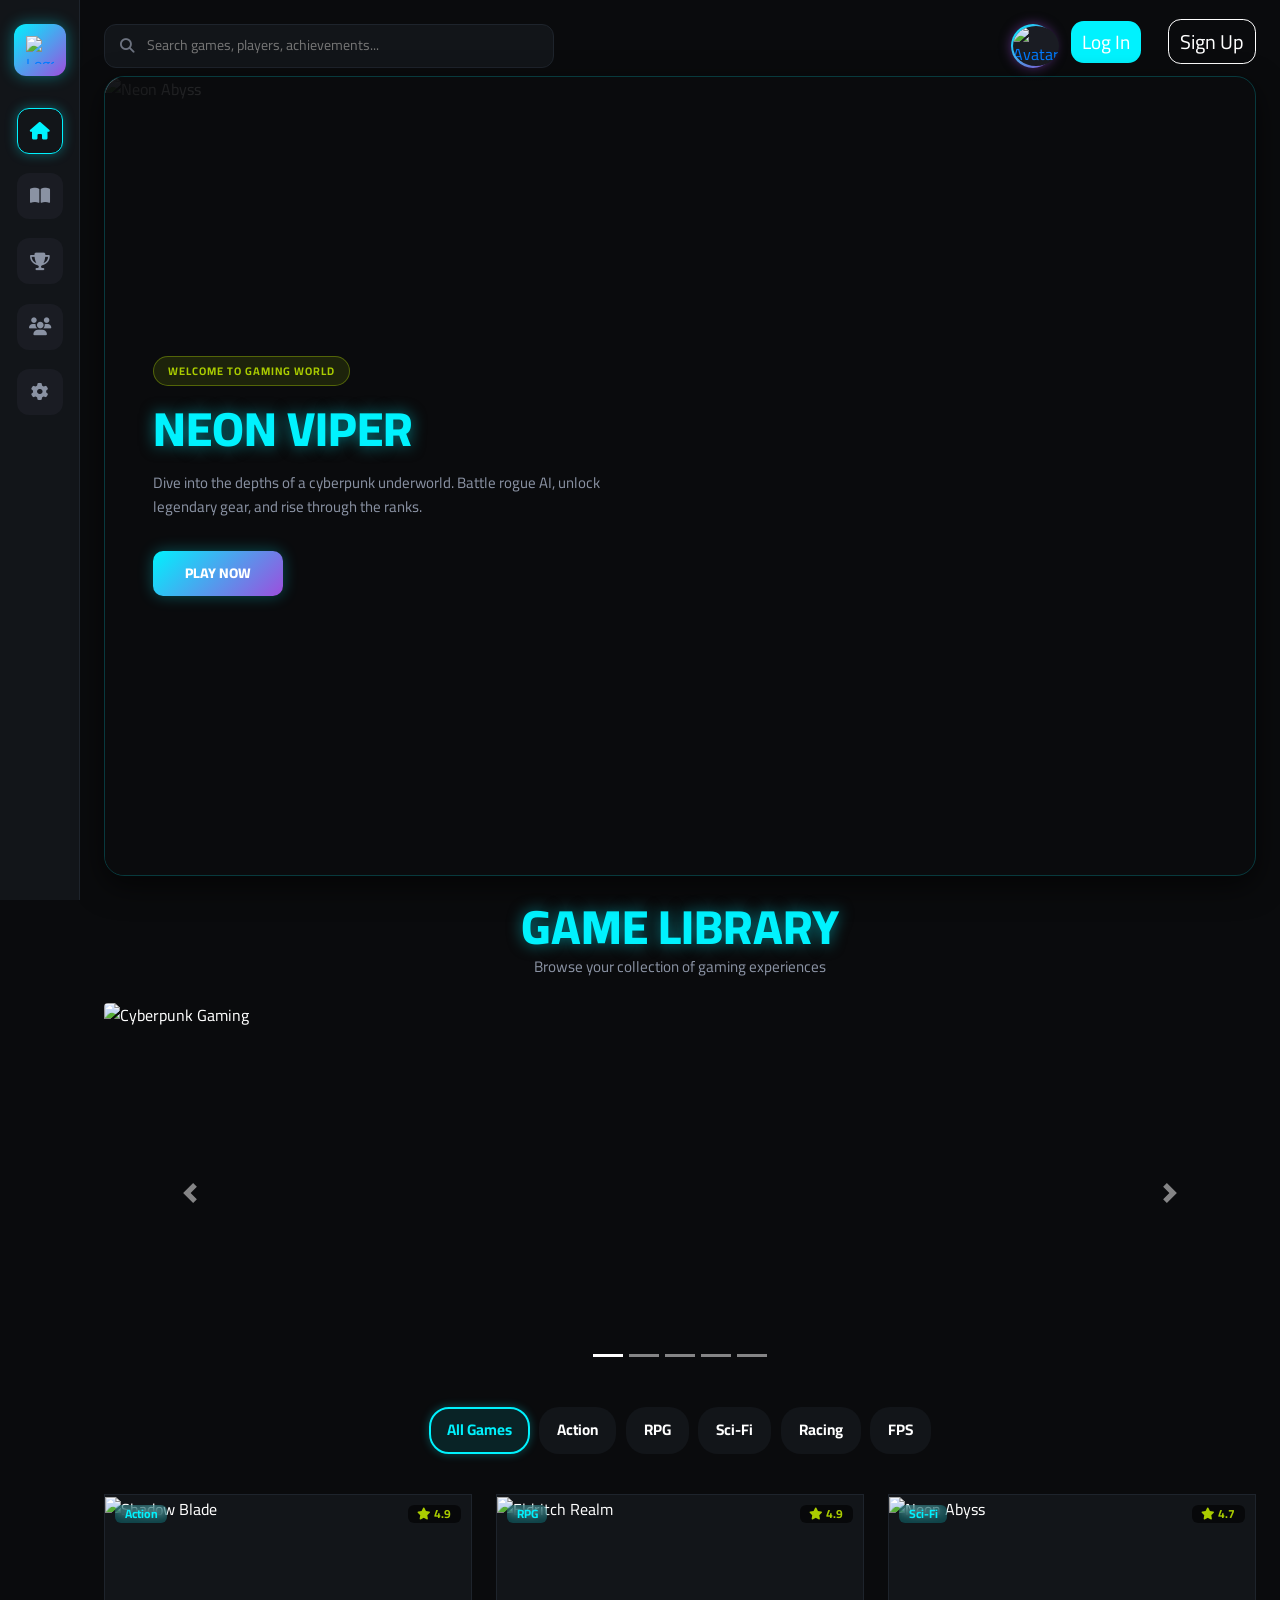
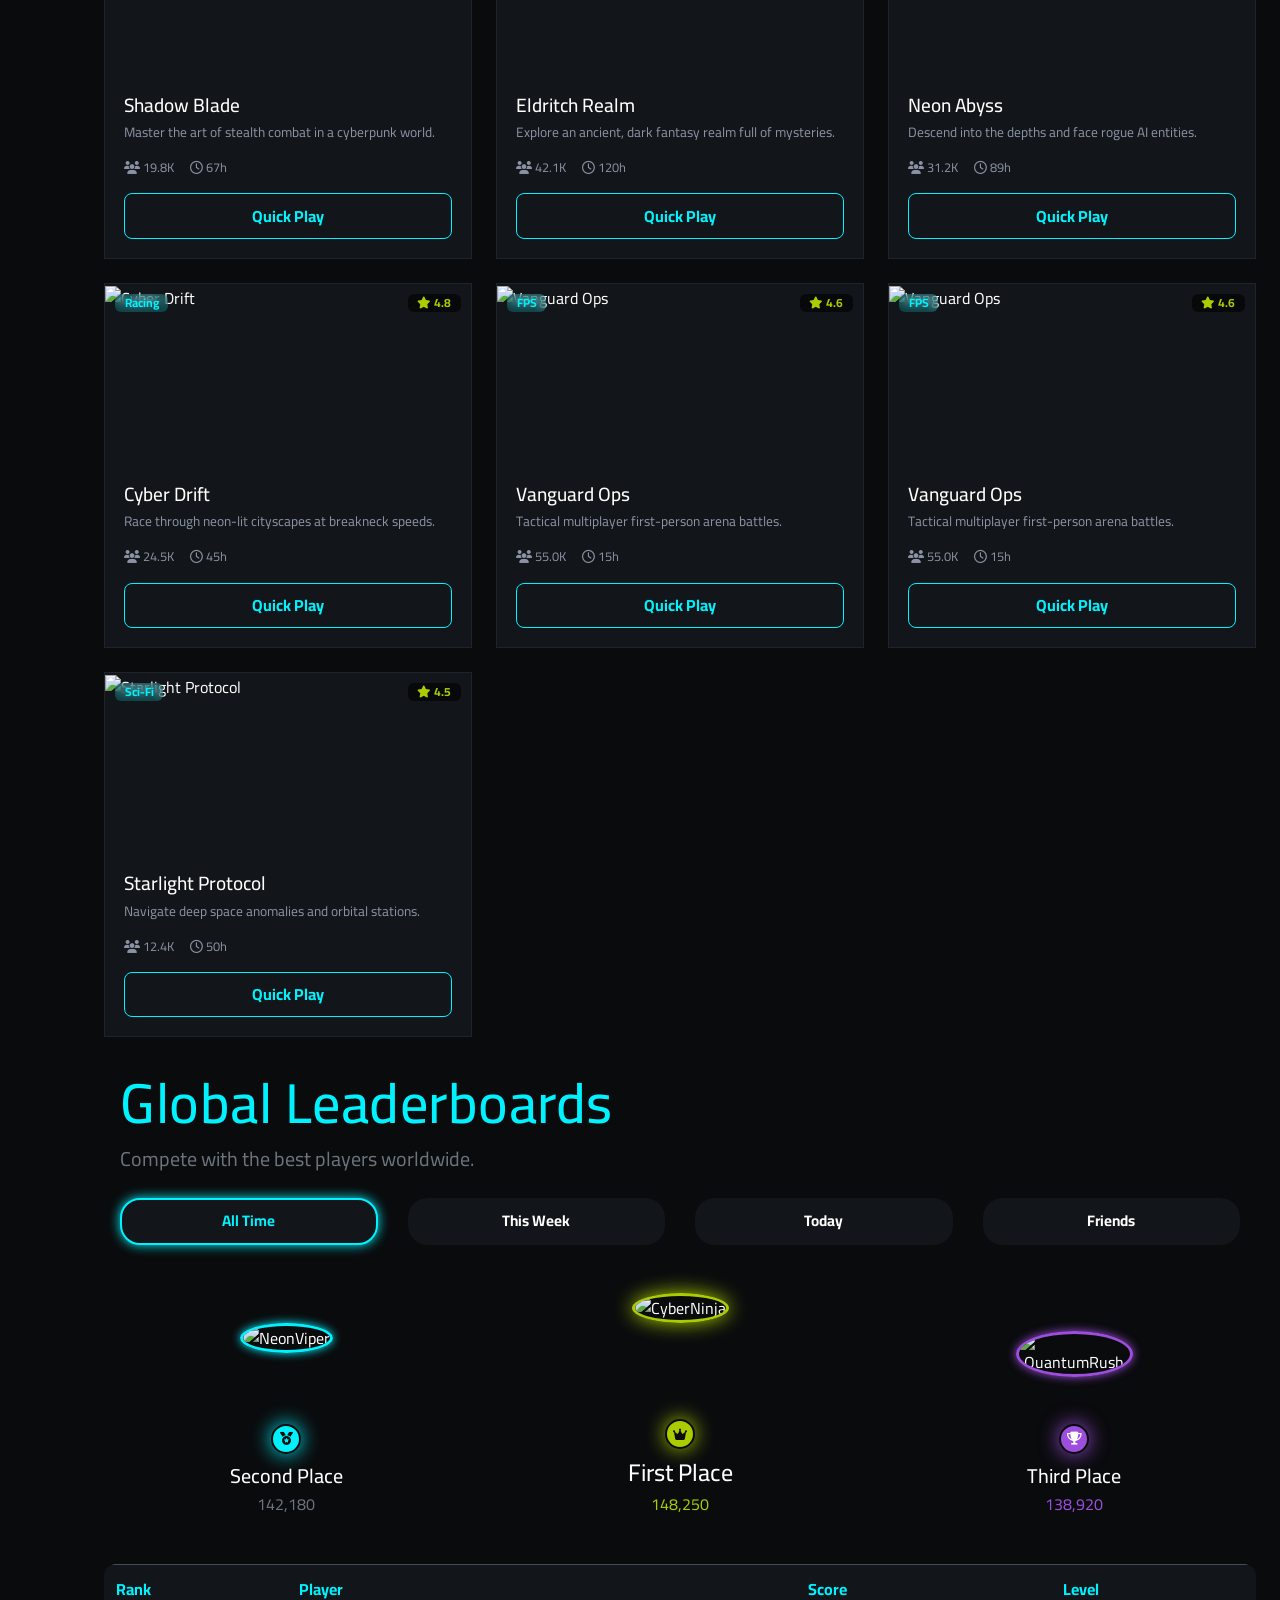
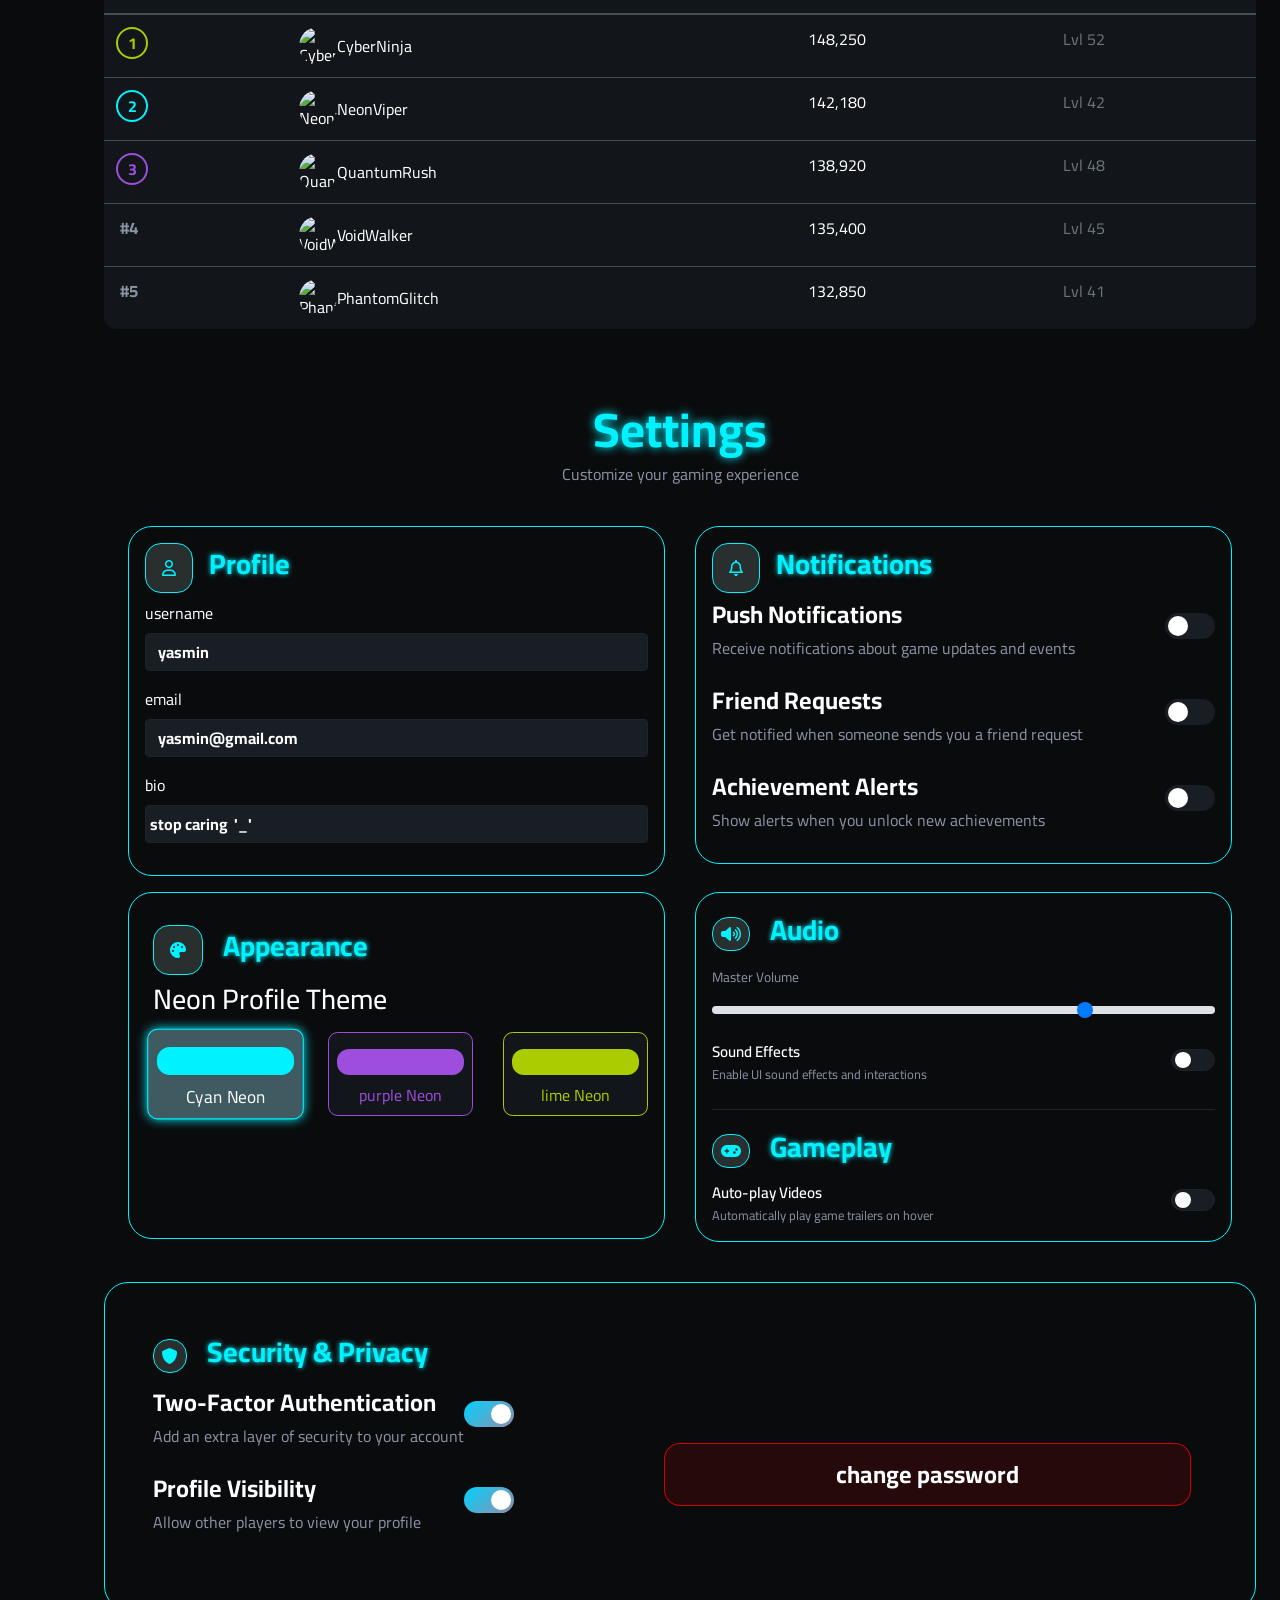
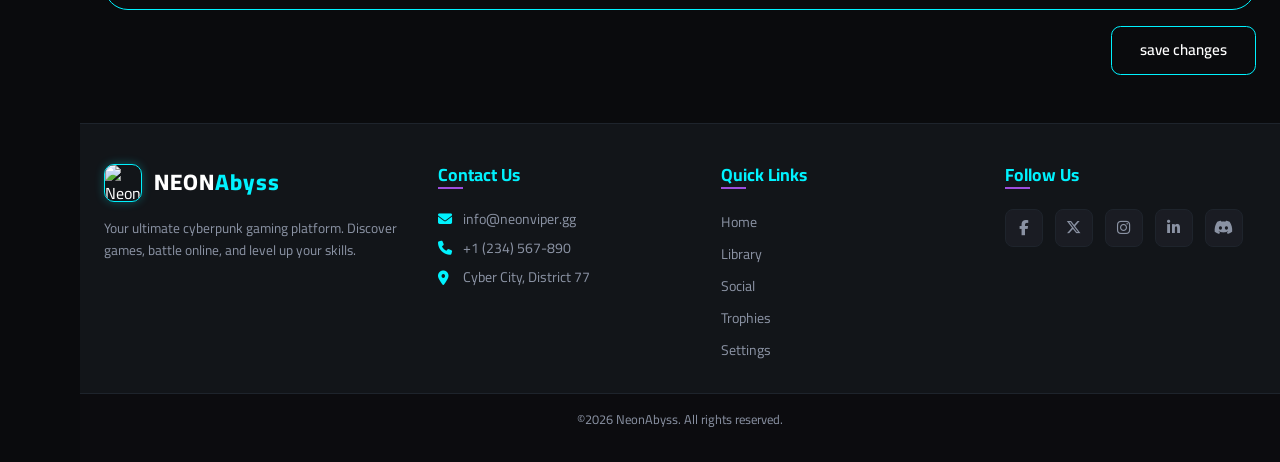
==== index.html @ b5da06d2 "Fix profile link by removing leading slash" ====
<!doctype html>
<html lang="en">
  <head>
    <meta charset="UTF-8" />
    <meta name="viewport" content="width=device-width, initial-scale=1.0" />
    <title>Neon Abyss - Game Library</title>

    <link rel="shortcut icon" href="assets/favicon.png" type="image/x-icon" />
    <link
      rel="stylesheet"
      href="https://cdn.jsdelivr.net/npm/bootstrap@4.6.2/dist/css/bootstrap.min.css"
    />
    <link
      rel="stylesheet"
      href="https://cdnjs.cloudflare.com/ajax/libs/font-awesome/6.4.2/css/all.min.css"
    />
    <link
      href="https://fonts.googleapis.com/css2?family=Cairo:wght@400;600;700;800&display=swap"
      rel="stylesheet"
    />
    <link rel="stylesheet" href="css/style.css" />
    <link rel="stylesheet" href="css/library.css" />
    <link rel="stylesheet" href="css/footer.css" />
    <link rel="stylesheet" href="css/setting.css" />
    <link rel="stylesheet" href="css/leadersBoardsPage.css" />
  </head>
  <body>
    <!-- -------------- start of main ----------------- -->
    <header class="sidebar">
      <a href="#home" class="logo" data-name="Neon Viper">
        <img src="assets/favicon.png" alt="Logo" />
      </a>

      <!-- Navigation Items -->
      <nav class="nav-menu">
        <a href="#home" class="nav-link active" data-tooltip="Home">
          <i class="fa-solid fa-house"></i>
        </a>

        <!-- Current Active Link (Library) -->
        <a href="#library" class="nav-link" data-tooltip="Library">
          <i class="fa-solid fa-book-open"></i>
        </a>

        <a href="#trophies" class="nav-link" data-tooltip="Trophies">
          <i class="fa-solid fa-trophy"></i>
        </a>

        <a href="profile.html" class="nav-link" data-tooltip="profile">
          <i class="fa-solid fa-users"></i>
        </a>

        <a href="#setting" class="nav-link" data-tooltip="Settings">
          <i class="fa-solid fa-gear"></i>
        </a>
      </nav>
    </header>

    <main class="main-content" id="home">
      <div class="top-bar">
        <div class="search-box">
          <span class="search-icon"
            ><i class="fa-solid fa-magnifying-glass"></i
          ></span>
          <input
            type="text"
            placeholder="Search games, players, achievements..."
            aria-label="Search"
          />
        </div>

        <!-- User Profile Avatar (Boy Avatar) linking to Social -->
        <div class="user-actions">
          
          <a href="profile.html" class="avatar-link" data-tooltip="Social Profile">
            <img
              src="https://th.bing.com/th/id/OIP.NLh6c2gtouyYHCcQEjNgRQHaE7?r=0&o=7rm=3&rs=1&pid=ImgDetMain&o=7&rm=3"
              alt="Avatar"
              class="user-avatar"
            />
          </a>

          <div class="auth-bottom ">
           <a href="login.html" class="btn-login">Log In</a>
           <a href="signup.html" class="btn-signup">Sign Up</a>

         </div>
        </div>
      </div>

      <div class="hero-card">
        <img src="assets/image.png" alt="Neon Abyss" class="hero-img" />
        <div class="hero-overlay"></div>

        <div class="hero-text">
          <span class="tag">WELCOME TO GAMING WORLD</span>
          <h1 class="title">NEON VIPER</h1>
          <p class="desc">
            Dive into the depths of a cyberpunk underworld. Battle rogue AI,
            unlock legendary gear, and rise through the ranks.
          </p>
          <a href="library.html" class="play-btn text-decoration-none"
            >PLAY NOW</a
          >
        </div>
      </div>
    </main>
    <!-- -------------- end of main ----------------- -->

    <!-- -------------- start of library ----------------- -->
    <section class="library-container w-100" id="library">
      <!--filter -->
      <input type="radio" name="category-filter" id="cat-all" checked />
      <input type="radio" name="category-filter" id="cat-action" />
      <input type="radio" name="category-filter" id="cat-rpg" />
      <input type="radio" name="category-filter" id="cat-sci-fi" />
      <input type="radio" name="category-filter" id="cat-racing" />
      <input type="radio" name="category-filter" id="cat-fps" />

      <!-- library header -->
      <div class="d-flex justify-content-center w-100 text-center">
        <div class="library-header">
          <h2 class="title">Game Library</h2>
          <p class="subtitle">Browse your collection of gaming experiences</p>
        </div>
      </div>

      <!-- ------------------ library carousel ------------------- -->
      <div
        id="demo"
        class="carousel slide mb-4"
        data-ride="carousel"
        data-interval="3000"
      >
        <!-- Indicators -->
        <ul class="carousel-indicators">
          <li data-target="#demo" data-slide-to="0" class="active"></li>
          <li data-target="#demo" data-slide-to="1"></li>
          <li data-target="#demo" data-slide-to="2"></li>
          <li data-target="#demo" data-slide-to="3"></li>
          <li data-target="#demo" data-slide-to="4"></li>
        </ul>

        <!-- Carousel Inner -->
        <div class="carousel-inner rounded">
          <div class="carousel-item active">
            <img
              src="https://images.unsplash.com/photo-1542751371-adc38448a05e?q=80&w=1200"
              class="d-block w-100 img-fluid"
              alt="Cyberpunk Gaming"
            />
          </div>
          <div class="carousel-item">
            <img
              src="https://images.unsplash.com/photo-1518709268805-4e9042af9f23?q=80&w=1200"
              class="d-block w-100 img-fluid"
              alt="RPG Realm"
            />
          </div>
          <div class="carousel-item">
            <img
              src="https://images.unsplash.com/photo-1618005182384-a83a8bd57fbe?q=80&w=1200"
              class="d-block w-100 img-fluid"
              alt="Sci-Fi Action"
            />
          </div>
          <div class="carousel-item">
            <img
              src="https://images.unsplash.com/photo-1568605117036-5fe5e7bab0b7?q=80&w=1200"
              class="d-block w-100 img-fluid"
              alt="Neon Racing"
            />
          </div>
          <div class="carousel-item">
            <img
              src="https://images.unsplash.com/photo-1451187580459-43490279c0fa?q=80&w=1200"
              class="d-block w-100 img-fluid"
              alt="Futuristic Space"
            />
          </div>
        </div>

        <!-- Left and right controls -->
        <a
          class="carousel-control-prev"
          href="#demo"
          role="button"
          data-slide="prev"
        >
          <span class="carousel-control-prev-icon" aria-hidden="true"></span>
          <span class="sr-only">Previous</span>
        </a>
        <a
          class="carousel-control-next"
          href="#demo"
          role="button"
          data-slide="next"
        >
          <span class="carousel-control-next-icon" aria-hidden="true"></span>
          <span class="sr-only">Next</span>
        </a>
      </div>

      <!-- ------------ filter btns ---------- -->
      <div class="d-flex justify-content-center w-100">
        <div class="filter-bar d-flex flex-wrap justify-content-center gap-2">
          <label for="cat-all" class="filter-btn">All Games</label>
          <label for="cat-action" class="filter-btn">Action</label>
          <label for="cat-rpg" class="filter-btn">RPG</label>
          <label for="cat-sci-fi" class="filter-btn">Sci-Fi</label>
          <label for="cat-racing" class="filter-btn">Racing</label>
          <label for="cat-fps" class="filter-btn">FPS</label>
        </div>
      </div>

      <!------------------------ games grid --------------------->
      <div class="games-grid">
        <!-- Action -->
        <article class="game-card" data-category="action">
          <div class="card-media">
            <img
              src="https://images.unsplash.com/photo-1578632767115-351597cf2477?q=80&w=600"
              alt="Shadow Blade"
              loading="lazy"
            />
            <span class="badge category">Action</span>
            <span class="badge rating"
              ><i class="fa-solid fa-star"></i> 4.9</span
            >
          </div>
          <div class="card-body">
            <h3>Shadow Blade</h3>
            <p>Master the art of stealth combat in a cyberpunk world.</p>
            <div class="card-meta">
              <span><i class="fa-solid fa-users"></i> 19.8K</span>
              <span><i class="fa-regular fa-clock"></i> 67h</span>
            </div>
            <button class="btn-play">Quick Play</button>
          </div>
        </article>

        <!-- RPG -->
        <article class="game-card" data-category="rpg">
          <div class="card-media">
            <img
              src="https://images.unsplash.com/photo-1518709268805-4e9042af9f23?q=80&w=600"
              alt="Eldritch Realm"
              loading="lazy"
            />
            <span class="badge category">RPG</span>
            <span class="badge rating"
              ><i class="fa-solid fa-star"></i> 4.9</span
            >
          </div>
          <div class="card-body">
            <h3>Eldritch Realm</h3>
            <p>Explore an ancient, dark fantasy realm full of mysteries.</p>
            <div class="card-meta">
              <span><i class="fa-solid fa-users"></i> 42.1K</span>
              <span><i class="fa-regular fa-clock"></i> 120h</span>
            </div>
            <button class="btn-play">Quick Play</button>
          </div>
        </article>

        <!-- Sci-Fi -->
        <article class="game-card" data-category="sci-fi">
          <div class="card-media">
            <img
              src="https://images.unsplash.com/photo-1618005182384-a83a8bd57fbe?q=80&w=600"
              alt="Neon Abyss"
              loading="lazy"
            />
            <span class="badge category">Sci-Fi</span>
            <span class="badge rating"
              ><i class="fa-solid fa-star"></i> 4.7</span
            >
          </div>
          <div class="card-body">
            <h3>Neon Abyss</h3>
            <p>Descend into the depths and face rogue AI entities.</p>
            <div class="card-meta">
              <span><i class="fa-solid fa-users"></i> 31.2K</span>
              <span><i class="fa-regular fa-clock"></i> 89h</span>
            </div>
            <button class="btn-play">Quick Play</button>
          </div>
        </article>

        <!-- Racing -->
        <article class="game-card" data-category="racing">
          <div class="card-media">
            <img
              src="https://images.unsplash.com/photo-1568605117036-5fe5e7bab0b7?q=80&w=600"
              alt="Cyber Drift"
              loading="lazy"
            />
            <span class="badge category">Racing</span>
            <span class="badge rating"
              ><i class="fa-solid fa-star"></i> 4.8</span
            >
          </div>
          <div class="card-body">
            <h3>Cyber Drift</h3>
            <p>Race through neon-lit cityscapes at breakneck speeds.</p>
            <div class="card-meta">
              <span><i class="fa-solid fa-users"></i> 24.5K</span>
              <span><i class="fa-regular fa-clock"></i> 45h</span>
            </div>
            <button class="btn-play">Quick Play</button>
          </div>
        </article>

        <!-- FPS -->
        <article class="game-card" data-category="fps">
          <div class="card-media">
            <img
              src="https://images.unsplash.com/photo-1542751371-adc38448a05e?q=80&w=600"
              alt="Vanguard Ops"
              loading="lazy"
            />
            <span class="badge category">FPS</span>
            <span class="badge rating"
              ><i class="fa-solid fa-star"></i> 4.6</span
            >
          </div>
          <div class="card-body">
            <h3>Vanguard Ops</h3>
            <p>Tactical multiplayer first-person arena battles.</p>
            <div class="card-meta">
              <span><i class="fa-solid fa-users"></i> 55.0K</span>
              <span><i class="fa-regular fa-clock"></i> 15h</span>
            </div>
            <button class="btn-play">Quick Play</button>
          </div>
        </article>

        <!-- FPS 2 -->
        <article class="game-card" data-category="fps">
          <div class="card-media">
            <img
              src="https://images.unsplash.com/photo-1542751371-adc38448a05e?q=80&w=600"
              alt="Vanguard Ops"
              loading="lazy"
            />
            <span class="badge category">FPS</span>
            <span class="badge rating"
              ><i class="fa-solid fa-star"></i> 4.6</span
            >
          </div>
          <div class="card-body">
            <h3>Vanguard Ops</h3>
            <p>Tactical multiplayer first-person arena battles.</p>
            <div class="card-meta">
              <span><i class="fa-solid fa-users"></i> 55.0K</span>
              <span><i class="fa-regular fa-clock"></i> 15h</span>
            </div>
            <button class="btn-play">Quick Play</button>
          </div>
        </article>

        <!-- Sci-Fi 2 -->
        <article class="game-card" data-category="sci-fi">
          <div class="card-media">
            <img
              src="https://images.unsplash.com/photo-1451187580459-43490279c0fa?q=80&w=600"
              alt="Starlight Protocol"
              loading="lazy"
            />
            <span class="badge category">Sci-Fi</span>
            <span class="badge rating"
              ><i class="fa-solid fa-star"></i> 4.5</span
            >
          </div>
          <div class="card-body">
            <h3>Starlight Protocol</h3>
            <p>Navigate deep space anomalies and orbital stations.</p>
            <div class="card-meta">
              <span><i class="fa-solid fa-users"></i> 12.4K</span>
              <span><i class="fa-regular fa-clock"></i> 50h</span>
            </div>
            <button class="btn-play">Quick Play</button>
          </div>
        </article>
      </div>
    </section>
    <!-- -------------- end of library ----------------- -->

    <!------ Start of LeadersBoards Page ----->

    <!-- Container for Leaderboard Section -->
     <section class="leaderboard-container" id="trophies">
<div class="container-fluid leaderboard-section  ">
     <!-- Header Content -->
<div class="header-content mb-4">
            <h1 class="main-title fw-bold  mb-2 gradient-text">Global Leaderboards
            </h1>
            <p class="subtitle text-secondary mb-0">
             Compete with the best players worldwide.
            </p>
        </div>

    <!-- Filter Buttons -->
<div class="classes row g-2 g-md-3 mb-5">
    <div class="col-3">
        <button class="filter-btn active w-100" onclick="changeRanking('alltime')">
            All Time
        </button>
        
    </div>
    <div class="col-3">
        <button class="filter-btn w-100" onclick="changeRanking('weekly')">
            This Week
        </button>
    </div>
    <div class="col-3">
        <button class="filter-btn w-100" onclick="changeRanking('today')">
            Today
        </button>
    </div>
    <div class="col-3">
        <button class="filter-btn w-100" onclick="changeRanking('friends')">
            Friends
        </button>
    </div>
</div>

<!-- Top 3 Players -->
<div class="row align-items-end text-center mb-5 g-4">
    
    <!-- Second Place -->
    <div class="col-4">
        <div class="podium-card rank-2">
            <div class="avatar-wrapper mx-auto mb-3">
                <img src="https://i.pravatar.cc/150?img=11" alt="NeonViper" class="avatar-img">
                <div class="badge-icon medal-silver">
                    <i class="fa-solid fa-medal"></i>
                </div>
            </div>
            <h5 class="player-name fw-bold text-white mb-1">Second Place</h5>
            <p class="player-score fw-bold text-secondary mb-0">142,180</p>
        </div>
    </div>

    <!-- First Place -->
    <div class="col-4">
        <div class="podium-card rank-1">
            <div class="avatar-wrapper mx-auto mb-3">
                <img src="https://i.pravatar.cc/150?img=33" alt="CyberNinja" class="avatar-img">
                <div class="badge-icon crown-gold">
                    <i class="fa-solid fa-crown"></i>
                </div>
            </div>
            <h4 class="player-name fw-bold text-white mb-1">First Place</h4>
            <p class="player-score fw-bold text-lime mb-0">148,250</p>
        </div>
    </div>

    <!-- Third Place -->
    <div class="col-4">
        <div class="podium-card rank-3">
            <div class="avatar-wrapper mx-auto mb-3">
                <img src="https://i.pravatar.cc/150?img=60" alt="QuantumRush" class="avatar-img">
                <div class="badge-icon trophy-bronze">
                    <i class="fa-solid fa-trophy"></i>
                </div>
            </div>
            <h5 class="player-name fw-bold text-white mb-1">Third Place</h5>
            <p class="player-score fw-bold text-amber mb-0">138,920</p>
        </div>
    </div>

</div>

<div class="table-responsive my-4">
    <table class="table table-dark table-hover align-middle custom-table">
        <!-- table headers -->
        <thead>
            <tr class="text-cyan">
                <th scope="col">Rank</th>
                <th scope="col">Player</th>
                <th scope="col">Score</th>
                <th scope="col">Level</th>
                
            </tr>
        </thead>
        
        <!-- Players Ranking-->
        <tbody>
            <!-- #1 -->
            <tr>
                <td><span class="rank-circle rank-1-bg">1</span></td>
                <td>
                    <div class="d-flex align-items-center gap-2">
                        <img src="https://i.pravatar.cc/150?img=33" class="player-avatar" alt="CyberNinja">
                        <span class="fw-bold text-white">CyberNinja</span>
                    </div>
                </td>
                <td class="fw-bold text-white">148,250</td>
                <td class="text-secondary">Lvl 52</td>
                
            </tr>

            <!-- #2 -->
            <tr>
                <td><span class="rank-circle rank-2-bg">2</span></td>
                <td>
                    <div class="d-flex align-items-center gap-2">
                        <img src="https://i.pravatar.cc/150?img=11" class="player-avatar" alt="NeonViper">
                        <span class="fw-bold text-white">NeonViper</span>
                    </div>
                </td>
                <td class="fw-bold text-white">142,180</td>
                <td class="text-secondary">Lvl 42</td>
                
            </tr>
            <!-- #3 -->
            <tr>
                <td><span class="rank-circle rank-3-bg">3</span></td>
                <td>
                    <div class="d-flex align-items-center gap-2">
                        <img src="https://i.pravatar.cc/150?img=60" class="player-avatar" alt="QuantumRush">
                        <span class="fw-bold text-white">QuantumRush</span>
                    </div>
                </td>
                <td class="fw-bold text-white">138,920</td>
                <td class="text-secondary">Lvl 48</td>
                
            </tr>

            <!-- #4 -->
            <tr>
                <td><span class="rank-normal">#4</span></td>
                <td>
                    <div class="d-flex align-items-center gap-2">
                        <img src="https://i.pravatar.cc/150?img=5" class="player-avatar" alt="VoidWalker">
                        <span class="fw-bold text-white">VoidWalker</span>
                    </div>
                </td>
                <td class="fw-bold text-white">135,400</td>
                <td class="text-secondary">Lvl 45</td>
                
            </tr>

            <!-- #5 -->
            <tr>
                <td><span class="rank-normal">#5</span></td>
                <td>
                    <div class="d-flex align-items-center gap-2">
                        <img src="https://i.pravatar.cc/150?img=8" class="player-avatar" alt="PhantomGlitch">
                        <span class="fw-bold text-white">PhantomGlitch</span>
                    </div>
                </td>
                <td class="fw-bold text-white">132,850</td>
                <td class="text-secondary">Lvl 41</td>
                
            </tr>
        </tbody>
    </table>
</div>
</div>
     </section>
    <!------ End of LeadersBoards Page ------>
    

   
          

    <!-- ---------------start of settings ------------ -->
    <section id="setting" class="setting-container">
      <div class="setting-header text-center">
        <h2 class="">Settings</h2>
        <p class="setting-head-disc">Customize your gaming experience</p>
      </div>

      <div class="container-fluid px-3 px-md-4">
        <div class="setting-body row g-5 py-4">
          <!-- profile  -->
          <div class="col-12 col-md-6 mb-3">
            <div class="set-profile p-3 d-flex flex-column">
              <div class="setting-profile-header mb-2">
                <i class="fa-regular fa-user setting-profile-icon p-3"></i
                ><span class="style-seeting-heads">Profile</span>
              </div>
              <div class="form-group">
                <label for="userName">username</label>
                <input
                  type="text"
                  class="form-control"
                  value="yasmin"
                  id="userName"
                />
              </div>

              <div class="form-group">
                <label for="email">email</label>
                <input
                  type="email"
                  class="form-control"
                  value="yasmin@gmail.com"
                  id="email"
                />
              </div>
              <div class="form-group">
                <label for="bio">bio</label>
                <input
                  type="text"
                  class="form-control p-1"
                  value="stop caring  '_'"
                  id="bio"
                />
              </div>
            </div>
          </div>
          <!-- notification  -->
          <div class="col-12 col-md-6 mb-3 ">
            <div class="set-notification p-3 pb-sm-1">
              <div class="setting-profile-header mb-2">
                <i class="fa-regular fa-bell setting-profile-icon p-3"></i
                ><span class="style-seeting-heads">Notifications</span>
              </div>

              <div class="notification-item">
                <div class="notification-info">
                  <h5>Push Notifications</h5>
                  <p>Receive notifications about game updates and events</p>
                </div>
                <label class="toggle-switch">
                  <input type="checkbox" id="pushNotif" />
                  <span class="slider"></span>
                </label>
              </div>

              <div class="notification-item">
                <div class="notification-info">
                  <h5>Friend Requests</h5>
                  <p>Get notified when someone sends you a friend request</p>
                </div>
                <label class="toggle-switch">
                  <input type="checkbox" id="friendReq"  />
                  <span class="slider"></span>
                </label>
              </div>

              <div class="notification-item">
                <div class="notification-info">
                  <h5>Achievement Alerts</h5>
                  <p>Show alerts when you unlock new achievements</p>
                </div>
                <label class="toggle-switch">
                  <input type="checkbox" id="achieveAlerts"  />
                  <span class="slider"></span>
                </label>
              </div>
            </div>
          </div>
          <!-- appearaance  -->
          <div class="col-12 col-md-6 mb-3">
            <div class="set-appearance">
              <!-- header -->
              <div class="setting-profile-header mb-2">
                <i class="fa-solid fa-palette setting-profile-icon p-3"></i>
                <span class="style-seeting-heads">Appearance</span>
              </div>

              <h3 class="theme-header mb-3">Neon Profile Theme</h3>

              <!----------------------- -->
              <div class="row g-2 theme-btn-container">
                <!-- theme cyan -->
                <div class="col-12 col-sm-4">
                  <div class="theme-btn cyan-btn p-2 active" data-theme="cyan">
                    <div class="theme-btn-color theme-cyan-color"></div>
                    <p class="theme-btn-tit theme-cyan-tit m-0">Cyan Neon</p>
                  </div>
                </div>

                <!-- theme purple -->
                <div class="col-12 col-sm-4">
                  <div class="theme-btn purple-btn p-2" data-theme="purple">
                    <div class="theme-btn-color theme-purple-color"></div>
                    <p class="theme-btn-tit theme-purple-tit m-0">
                      purple Neon
                    </p>
                  </div>
                </div>

                <!-- theme lime -->
                <div class="col-12 col-sm-4">
                  <div class="theme-btn lime-btn p-2" data-theme="lime">
                    <div class="theme-btn-color theme-lime-color"></div>
                    <p class="theme-btn-tit theme-lime-tit m-0">lime Neon</p>
                  </div>
                </div>
              </div>
              <!-- ------------------ -->
            </div>
          </div>
          <!-- audio  -->
          <div class="col-12 col-md-6 mb-3">
            <div class="set-audio p-3">
              <!-- header -->
              <div class="setting-profile-header mb-3">
                <i
                  class="fa-solid fa-volume-high setting-profile-icon p-2 me-2"
                ></i>
                <span class="style-seeting-heads">Audio</span>
              </div>

              <!-- volume slider -->
              <div class="audio-item mb-4">
                <label for="masterVolume" class="setting-label mb-2"
                  >Master Volume</label
                >
                <input
                  type="range"
                  class="custom-range"
                  id="masterVolume"
                  min="0"
                  max="100"
                  value="75"
                />
              </div>

              <!-- sound  toggle -->
              <div
                class="d-flex justify-content-between align-items-center mb-4"
              >
                <div>
                  <h6 class="setting-title mb-1">Sound Effects</h6>
                  <p class="setting-desc mb-0">
                    Enable UI sound effects and interactions
                  </p>
                </div>
                <label class="custom-switch-audio">
                  <input type="checkbox"  />
                  <span class="slider-audio  round-audio"></span>
                </label>
              </div>

              <hr class="setting-divider my-3" />

             
              <div class="setting-profile-header mb-3">
                <i
                  class="fa-solid fa-gamepad setting-profile-icon game-icon p-2 me-2"
                ></i>
                <span class="style-seeting-heads">Gameplay</span>
              </div>

              
              <div class="d-flex justify-content-between align-items-center">
                <div>
                  <h6 class="setting-title mb-1">Auto-play Videos</h6>
                  <p class="setting-desc mb-0">
                    Automatically play game trailers on hover
                  </p>
                </div>
                
                <label class="custom-switch-audio">
                  <input type="checkbox" id="autoPlay" />
                  <span class="slider-audio round-audio"></span>
                </label>
              </div>
            </div>
          </div>
        </div>
      </div>

      <!-- -------------------------------------- -->
      <!-- setting footer  -->
      <div class="setting-footer">
        <div class=" container-fluid p-5 set-privacy w-100  ">
          
              <div class="setting-profile-header mb-3">
                <i
                  class="fa-solid fa-shield setting-profile-icon p-2 me-2"
                ></i>
                <span class="style-seeting-heads">Security & Privacy</span>
              </div>

              <div class="setting-item-container d-lg-flex justify-content-between align-items-center">
                <div class="w-lg-50">
                <div class="notification-item">
                <div class="notification-info">
                  <h5>Two-Factor Authentication</h5>
                  <p>Add an extra layer of security to your account</p>
                </div>
                <label class="toggle-switch">
                  <input type="checkbox" id="friendReq" checked />
                  <span class="slider"></span>
                </label>
              </div>

              <div class="notification-item">
                <div class="notification-info">
                  <h5>Profile Visibility</h5>
                  <p>Allow other players to view your profile</p>
                </div>
                <label class="toggle-switch">
                  <input type="checkbox" id="achieveAlerts" checked />
                  <span class="slider"></span>
                </label>
              </div>
              </div>
              <button type="button" class="change-pswd-btn" id="">change password</button>
              </div>
        </div>
        <input type="button" value="save changes" class="save-btn  " id="saveBtn" />
      </div>
    </section>
    <!-- ---------------end of settings -------------- -->

    <!-- -------------- start of footer ----------------->
    <footer class="site-footer">
      <div class="footer-container">
        <!--  Brand Info -->
        <div class="footer-col brand-col">
          <div class="logo-box">
            <img
              src="assets/favicon.png"
              alt="NeonViper Logo"
              class="footer-logo"
            />
            <span class="brand-name"
              >NEON<span class="highlight">Abyss</span></span
            >
          </div>
          <p class="brand-desc">
            Your ultimate cyberpunk gaming platform. Discover games, battle
            online, and level up your skills.
          </p>
        </div>

        <!--  Contact Info -->
        <div class="footer-col">
          <h3 class="col-title">Contact Us</h3>
          <div class="contact-info">
            <p><i class="fa-solid fa-envelope"></i> info@neonviper.gg</p>
            <p><i class="fa-solid fa-phone"></i> +1 (234) 567-890</p>
            <p>
              <i class="fa-solid fa-location-dot"></i> Cyber City, District 77
            </p>
          </div>
        </div>

        <!--  Quick Links -->
        <div class="footer-col">
          <h3 class="col-title">Quick Links</h3>
          <ul class="footer-links">
            <li><a href="#home">Home</a></li>
            <li><a href="#library">Library</a></li>
            <li><a href="/profile.html">Social</a></li>
            <li><a href="#trophies">Trophies</a></li>
            <li><a href="#setting">Settings</a></li>
          </ul>
        </div>

        <!--  Social Links -->
        <div class="footer-col">
          <h3 class="col-title">Follow Us</h3>
          <div class="social-links">
            <a href="#" aria-label="Facebook"
              ><i class="fab fa-facebook-f"></i
            ></a>
            <a href="#" aria-label="Twitter"
              ><i class="fab fa-x-twitter"></i
            ></a>
            <a href="#" aria-label="Instagram"
              ><i class="fab fa-instagram"></i
            ></a>
            <a href="#" aria-label="LinkedIn"
              ><i class="fab fa-linkedin-in"></i
            ></a>
            <a href="#" aria-label="Discord"><i class="fab fa-discord"></i></a>
          </div>
        </div>
      </div>

      <!-- Bottom Copyright Bar -->
      <div class="bottom-bar">
        <p>&copy;2026 NeonAbyss. All rights reserved.</p>
      </div>
    </footer>

    <!-- -------------- end of footer ------------------->
    <script src="js/script.js"></script>
    <script src="js/setting.js"></script>
    <script src="js/LeadersBoardPage.js"></script>
    <script src="https://code.jquery.com/jquery-3.5.1.min.js"></script>
    <script src="https://cdn.jsdelivr.net/npm/popper.js@1.16.1/dist/umd/popper.min.js"></script>
    <script src="https://cdn.jsdelivr.net/npm/bootstrap@4.6.2/dist/js/bootstrap.min.js"></script>
  </body>
</html>
---- css/style.css ----
/* --- Variables System --- */
:root {
  --bg-dark: #0a0b0d;
  --bg-card: #121316;
  --bg-btn: #232428;
  --border-color: rgba(255, 255, 255, 0.08);
  --cyan-neon: #00f2fe;
  --purple-neon: #9d4edd;
  --lime-neon: #ccff00;
  --text-main: #ffffff;
  --text-muted: #e1e6ed;
  --main-neon: var(--cyan-neon);
}

/* --- Base Styles --- */
* {
  box-sizing: border-box;
  margin: 0;
  padding: 0;
}

body {
  background-color: var(--bg-dark);
  font-family: "Cairo", "Segoe UI", Tahoma, sans-serif;
  min-height: 100vh;
  color: var(--text-main);
  overflow-x: hidden;
  scroll-behavior: smooth;
}

/* ------------------ Sidebar Style ------------------ */
.sidebar {
  width: 80px;
  height: 100vh;
  background-color: var(--bg-card);
  border-right: 1px solid var(--border-color);
  display: flex;
  flex-direction: column;
  align-items: center;
  padding: 1.5rem 0;
  position: fixed;
  top: 0;
  left: 0;
  z-index: 1000;
}

.logo {
  padding: 0.75rem;
  border-radius: 12px;
  margin-bottom: 2rem;
  background: linear-gradient(135deg, var(--main-neon), var(--purple-neon));
  box-shadow: 0 0 15px rgba(0, 242, 254, 0.4);
  transition: transform 0.3s ease;
  display: flex;
  align-items: center;
  justify-content: center;
}

.logo img {
  width: 28px;
  height: 28px;
  object-fit: contain;
}

.logo:hover {
  transform: scale(1.08);
}

.nav-menu {
  display: flex;
  flex-direction: column;
  gap: 1.2rem;
  width: 100%;
  align-items: center;
}

.nav-link {
  width: 46px;
  height: 46px;
  border-radius: 12px;
  background-color: var(--bg-btn);
  color: var(--text-muted);
  display: flex;
  justify-content: center;
  align-items: center;
  text-decoration: none;
  font-size: 1.1rem;
  border: 1px solid transparent;
  transition: all 0.3s ease;
  position: relative;
}

.nav-link:hover {
  color: var(--main-neon);
  border-color: rgba(0, 242, 254, 0.4);
  transform: translateY(-2px);
}

.nav-link.active {
  background-color: transparent;
  color: var(--main-neon);
  border: 1.5px solid var(--main-neon);
  box-shadow: 0 0 12px rgba(0, 242, 254, 0.35);
}

/* Tooltips (Desktop Only) */
@media (min-width: 769px) {
  .nav-link::after {
    content: attr(data-tooltip);
    position: absolute;
    left: 65px;
    background: #1f2128;
    color: #fff;
    padding: 4px 10px;
    border-radius: 6px;
    font-size: 0.75rem;
    white-space: nowrap;
    opacity: 0;
    visibility: hidden;
    transition: all 0.2s ease;
    pointer-events: none;
    border: 1px solid var(--border-color);
  }

  .nav-link:hover::after {
    opacity: 1;
    visibility: visible;
    left: 60px;
  }
}


/* ------------------ Main Content Layout ------------------ */
.main-content {
  margin-left: 80px;
  width: calc(100% - 80px);
  min-height: 100vh;
  padding: 1.5rem;
  display: flex;
  flex-direction: column;
  gap: .5rem;
}

/* Top Bar & Search Box */
.top-bar {
  display: flex;
  justify-content: space-between;
  align-items: center;
  gap: 1rem;
  width: 100%;
}

.search-box {
  position: relative;
  width: 100%;
  max-width: 450px;
}

.search-icon {
  position: absolute;
  left: 16px;
  top: 50%;
  transform: translateY(-50%);
  color: #6c727f;
  font-size: 0.9rem;
  pointer-events: none;
}

.search-box input {
  width: 100%;
  padding: 0.65rem 1rem 0.65rem 2.6rem;
  background-color: var(--bg-card);
  border: 1px solid var(--border-color);
  border-radius: 12px;
  color: #ffffff;
  font-size: 0.88rem;
  outline: none;
  transition: all 0.3s ease;
}

.search-box input:focus {
  border-color: var(--main-neon);
  box-shadow: 0 0 12px rgba(0, 242, 254, 0.2);
}

/* login,sign up btns  */
.auth-bottom {
  margin-bottom: .5rem;
}
.auth-bottom a{
  text-decoration: none;
}
.btn-login {
    font-size: 1.2rem;
    background-color: var(--main-neon);
    color: var(--text-main);
    padding: 3px 11px;
    border-radius: .8rem;
    margin-right: 7px;
    margin-left: 1rem;

    
}
.btn-signup {
    border-radius: .8rem;
     color: var(--text-main);
    margin-left: 16px;
    font-size: 20px;
    border: 1px solid var(--text-main);
    padding: 3px 11px;

}

/* User Actions & Avatar */
.user-actions {
  display: flex;
  align-items: center;
  justify-content: space-between;
}

.avatar-link {
  display: block;
  width: 44px;
  height: 44px;
  border-radius: 50%;
  padding: 2px;
  background: linear-gradient(135deg, var(--main-neon), var(--purple-neon));
  box-shadow: 0 0 12px rgba(157, 78, 221, 0.5);
  display: block;
  margin-left: 2rem;
  transition:transform 0.3s ease,box-shadow 0.3s ease;
}

.avatar-link:hover {
  transform: scale(1.08);
  box-shadow: 0 0 18px rgba(0, 242, 254, 0.7);
}

.user-avatar {
  width: 100%;
  height: 100%;
  border-radius: 50%;
  background-color: var(--bg-btn);
  object-fit: cover;
}

/* Hero Section */
.hero-card {
  width: 100%;
  min-height: 400px;
  border-radius: 20px;
  position: relative;
  overflow: hidden;
  border: 1px solid rgba(0, 242, 254, 0.2);
  box-shadow: 0 10px 30px rgba(0, 0, 0, 0.6);
  flex-grow: 1;
}

.hero-img {
  width: 100%;
  height: 100%;
  object-fit: cover;
  position: absolute;
  inset: 0;
  z-index: 1;
}

.hero-overlay {
  position: absolute;
  inset: 0;
  background: linear-gradient(
    90deg,
    rgba(10, 11, 13, 0.95) 0%,
    rgba(10, 11, 13, 0.65) 50%,
    transparent 100%
  );
  z-index: 2;
}

.hero-text {
  position: absolute;
  inset: 0;
  padding: 3rem;
  display: flex;
  flex-direction: column;
  justify-content: center;
  max-width: 580px;
  z-index: 3;
}

.tag {
  padding: 6px 14px;
  background: rgba(204, 255, 0, 0.1);
  color: var(--lime-neon);
  border: 1px solid rgba(204, 255, 0, 0.3);
  border-radius: 20px;
  font-size: 11px;
  font-weight: 700;
  letter-spacing: 1px;
  width: fit-content;
  margin-bottom: 1rem;
}

.title {
  color: var(--main-neon);
  font-size: clamp(28px, 5vw, 48px);
  font-weight: 800;
  line-height: 1.1;
  margin-bottom: 1rem;
  text-transform: uppercase;
  text-shadow: 0 0 15px rgba(0, 242, 254, 0.5);
}

.desc {
  color: var(--text-muted);
  font-size: 15px;
  line-height: 1.6;
  margin-bottom: 2rem;
}

.play-btn {
  padding: 12px 32px;
  background: linear-gradient(135deg, var(--main-neon), var(--purple-neon));
  color: #ffffff;
  font-weight: 800;
  font-size: 14px;
  text-decoration: none;
  border-radius: 10px;
  width: fit-content;
  transition: all 0.3s ease;
  box-shadow: 0 0 15px rgba(0, 242, 254, 0.3);
  display: inline-block;
}

.play-btn:hover {
  transform: translateY(-3px);
  box-shadow: 0 0 25px rgba(0, 242, 254, 0.6);
  color: #ffffff;
}

/* ------------------ Media Queries (Responsiveness) ------------------ */
@media (max-width: 768px) {
  .sidebar {
    width: 100%;
    height: auto;
    position: fixed;
    flex-direction: row;
    justify-content: space-between;
    padding: 0.8rem 1.5rem;
    border-right: none;
    border-bottom: 1px solid var(--border-color);
    
  }
.top-bar {
  margin-top:80px ;
}
  .logo {
    margin-bottom: 0;
    width: 40px;
    height: 40px;
  }

  .nav-menu {
    flex-direction: row;
    width: auto;
    gap: 0.5rem;
    flex-wrap:wrap;
  }

  .nav-link {
    width: 2rem;
    height: 2rem;
    font-size: 0.95rem;
  }

  .main-content {
    margin-left: 0;
    width: 100%;
    padding: 1rem;
  }

  .hero-overlay {
    background: rgba(10, 11, 13, 0.85);
  }

  .hero-text {
    padding: 1.5rem;
  }
}
---- css/library.css ----
/* -------------------------------------------- */
.carousel-inner .carousel-item {
  height: 380px;
}

.carousel-inner .carousel-item img {
  width: 100%;
  height: 100%;
  object-fit: cover;
}

/* --- radio buttons --- */
input[type="radio"][name="category-filter"] {
  display: none;
}

/* --- library header --- */
.library-header .title {
  color: var(--main-neon);
  font-size: 3rem;
  margin-bottom: 0.2rem;
}

.library-header .subtitle {
  color: var(--text-muted);
  font-size: 0.95rem;
  margin-bottom: 1.5rem;
}

.library-container {
  padding: 0 1.5rem 2rem calc(80px + 1.5rem);
}

/* ---------------- filter btns --------------- */
.filter-bar {
  display: flex;
  gap: 0.6rem;
  margin-bottom: 2rem;
}

.filter-btn {
  background: var(--bg-card);
  color: var(--text-muted);
  border: 1px solid var(--border-color);
  padding: 0.5rem 1.2rem;
  border-radius: 8px;
  cursor: pointer;
  transition: all 0.3s ease;
  user-select: none;
}

.filter-btn:hover {
  color: var(--main-neon);
  border-color: var(--main-neon);
}

/* --- ---------- CSS Pure Filter ----------- --- */
#cat-all:checked ~ .d-flex .filter-bar label[for="cat-all"],
#cat-action:checked ~ .d-flex .filter-bar label[for="cat-action"],
#cat-rpg:checked ~ .d-flex .filter-bar label[for="cat-rpg"],
#cat-sci-fi:checked ~ .d-flex .filter-bar label[for="cat-sci-fi"],
#cat-racing:checked ~ .d-flex .filter-bar label[for="cat-racing"],
#cat-fps:checked ~ .d-flex .filter-bar label[for="cat-fps"] {
  background: rgba(0, 242, 254, 0.1);
  color: var(--main-neon);
  border-color: var(--main-neon);
  box-shadow: 0 0 10px rgba(0, 242, 254, 0.3);
}

#cat-action:checked ~ .games-grid .game-card:not([data-category="action"]),
#cat-rpg:checked ~ .games-grid .game-card:not([data-category="rpg"]),
#cat-sci-fi:checked ~ .games-grid .game-card:not([data-category="sci-fi"]),
#cat-racing:checked ~ .games-grid .game-card:not([data-category="racing"]),
#cat-fps:checked ~ .games-grid .game-card:not([data-category="fps"]) {
  display: none;
}

/* ---------------------------------------------------- */
/* --- Games Grid --- */
.games-grid {
  display: grid;
  grid-template-columns: repeat(auto-fill, minmax(280px, 1fr));
  gap: 1.5rem;
}

/* --- Card --- */
.game-card {
  background-color: var(--bg-card);
  border: 1px solid var(--border-color);
  border-radius: var(--radius-card);
  overflow: hidden;
  transition:
    transform 0.3s ease,
    border-color 0.3s ease,
    box-shadow 0.3s ease;
}

.game-card:hover {
  transform: translateY(-5px);
  border-color: var(--main-neon);
  box-shadow: 0 5px 20px rgba(0, 242, 254, 0.15);
}

.card-media {
  position: relative;
  height: 180px;
}

.card-media img {
  width: 100%;
  height: 100%;
  object-fit: cover;
}

.badge {
  position: absolute;
  top: 10px;
  padding: 0.2rem 0.6rem;
  border-radius: 6px;
  font-size: 0.75rem;
  font-weight: bold;
}

.badge.category {
  left: 10px;
  background: rgba(0, 242, 254, 0.2);
  color: var(--main-neon);
  backdrop-filter: blur(4px);
}

.badge.rating {
  right: 10px;
  background: rgba(0, 0, 0, 0.6);
  color: var(--lime-neon);
}

.card-body {
  padding: 1.2rem;
}

.card-body h3 {
  font-size: 1.2rem;
  margin-bottom: 0.4rem;
}

.card-body p {
  color: var(--text-muted);
  font-size: 0.85rem;
  line-height: 1.4;
  margin-bottom: 1rem;
}

.card-meta {
  display: flex;
  gap: 1rem;
  color: var(--text-muted);
  font-size: 0.8rem;
  margin-bottom: 1rem;
}

.btn-play {
  width: 100%;
  padding: 0.6rem;
  border-radius: 8px;
  background: transparent;
  color: var(--main-neon);
  border: 1px solid var(--main-neon);
  font-weight: bold;
  cursor: pointer;
  transition: 0.3s ease;
}

.btn-play:hover {
  background: var(--main-neon);
  color: #000;
  box-shadow: 0 0 15px var(--main-neon);
}

/* ------------------ Media Queries  ------------------ */
@media (max-width: 768px) {
  .library-container {
    padding: 1rem;
  }

  .carousel-inner .carousel-item {
    height: 220px;
  }
}
---- css/footer.css ----
/* --- Sticky Footer Layout Setup --- */
body {
  display: flex;
  flex-direction: column;
  min-height: 100vh;
}

.main-content,
.library-container {
  flex: 1 0 auto;
}

/* --- Footer Component Styles --- */
.site-footer {
  background-color: var(--bg-card);
  border-top: 1px solid var(--border-color);
  margin-left: 80px;
  width: calc(100% - 80px);
  margin-top: auto;
  padding-top: 2.5rem;
  transition: all 0.3s ease;
}

.footer-container {
  max-width: 1200px;
  margin: 0 auto;
  padding: 0 1.5rem 2rem 1.5rem;
  display: grid;
  grid-template-columns: 1.2fr 1fr 1fr 1fr;
  gap: 2rem;
}

.footer-col {
  display: flex;
  flex-direction: column;
  gap: 1rem;
}

/* Brand Section */
.logo-box {
  display: flex;
  align-items: center;
  gap: 0.75rem;
}

.footer-logo {
  width: 38px;
  height: 38px;
  border-radius: 10px;
  object-fit: cover;
  border: 1px solid var(--main-neon);
  box-shadow: 0 0 10px rgba(0, 242, 254, 0.3);
}

.brand-name {
  font-size: 1.4rem;
  font-weight: 800;
  color: #ffffff;
  letter-spacing: 1px;
}

.brand-name .highlight {
  color: var(--main-neon);
}

.brand-desc {
  color: var(--text-muted);
  font-size: 0.85rem;
  line-height: 1.6;
}

/* Titles */
.col-title {
  color: var(--main-neon);
  font-size: 1.1rem;
  font-weight: 700;
  margin-bottom: 0.5rem;
  position: relative;
  width: fit-content;
}

.col-title::after {
  content: "";
  position: absolute;
  bottom: -4px;
  left: 0;
  width: 25px;
  height: 2px;
  background: var(--purple-neon);
}

/* Contact Info */
.contact-info p {
  color: var(--text-muted);
  font-size: 0.88rem;
  margin-bottom: 0.5rem;
  display: flex;
  align-items: center;
  gap: 0.6rem;
}

.contact-info i {
  color: var(--main-neon);
  width: 16px;
}

/* Quick Links */
.footer-links {
  list-style: none;
  padding: 0;
  margin: 0;
  display: flex;
  flex-direction: column;
  gap: 0.5rem;
}

.footer-links a {
  color: var(--text-muted);
  text-decoration: none;
  font-size: 0.88rem;
  transition: all 0.3s ease;
  display: inline-block;
  margin: 0;
}

.footer-links a:hover {
  color: var(--main-neon);
  transform: translateX(5px);
  text-shadow: 0 0 8px rgba(0, 242, 254, 0.4);
}

/* Social Links */
.social-links {
  display: flex;
  gap: 0.75rem;
  flex-wrap: wrap;
}

.social-links a {
  width: 38px;
  height: 38px;
  border-radius: 8px;
  background-color: var(--bg-btn);
  color: var(--text-muted);
  display: flex;
  align-items: center;
  justify-content: center;
  text-decoration: none;
  border: 1px solid var(--border-color);
  font-size: 0.95rem;
  margin: 0;
  transition: all 0.3s ease;
}

.social-links a:hover {
  color: #ffffff;
  background: linear-gradient(135deg, var(--main-neon), var(--purple-neon));
  border-color: transparent;
  transform: translateY(-3px);
  box-shadow: 0 0 12px rgba(0, 242, 254, 0.4);
}

/* Bottom Copyright Bar */
.bottom-bar {
  background-color: rgba(10, 11, 13, 0.8);
  border-top: 1px solid var(--border-color);
  text-align: center;
  padding: 1rem;
  font-size: 0.8rem;
  color: var(--text-muted);
}

/* --- Responsiveness (Media Queries) --- */
@media (max-width: 992px) {
  .footer-container {
    grid-template-columns: repeat(2, 1fr);
  }
}

@media (max-width: 768px) {
  .site-footer {
    margin-left: 0;
    width: 100%;
  }

  .footer-container {
    grid-template-columns: 1fr;
    gap: 1.8rem;
    text-align: center;
  }

  .col-title {
    margin: 0 auto 0.5rem auto;
  }

  .col-title::after {
    left: 50%;
    transform: translateX(-50%);
  }

  .logo-box,
  .contact-info p {
    justify-content: center;
  }

  .social-links {
    justify-content: center;
  }

  .footer-links a:hover {
    transform: translateY(-2px);
  }
}
---- css/setting.css ----
:root {
  --bg-main: #0a0b0d;
  --bg-card: #121519;
  --input-bg :#191e25;
  --border-color: #1e242c;
  --text-main: #ffffff;
  --text-muted: #8a92a3;
  --main-neon: #00f2fe;
  --purple-neon: #9d4edd;
  --lime-neon: #aacc00;
  --main-neon: var(--cyan-neon);
}
/* -------------------------------- */
/* themes  */
.set-appearance{
  padding:2rem 1rem 7.6rem 1.5rem;
}
body.theme-main {
  --main-neon: var(--main-neon);
}

body.theme-purple {
  --main-neon: var(--purple-neon);
}

body.theme-lime {
  --main-neon: var(--lime-neon);
}
/* ------------------  */
.setting-container{
    padding: 0 1.5rem 2rem calc(80px + 1.5rem);
}
.setting-header{
    width: 100%;
}
.setting-header h2{
    color: var(--main-neon);
    font-size: 3rem;
    margin-bottom: 0.2rem;
    text-shadow: 0 0 10px var(--main-neon);
   font-weight: bold;
}

.setting-header .setting-head-disc{
    color: var(--text-muted);
}
/* profile  */
.set-profile,.set-notification,.set-appearance,.set-audio,.set-privacy{
    border: 1px solid var(--main-neon);
    border-radius: 1.5rem;
}
.form-control, .form-control:hover,.form-control:focus{
    background-color: var(--input-bg);
    color: white;
    font-weight: bold;
    border: .5px var(--border-color) solid;
}
.form-control:focus{
outline: var(--main-neon);
}
.form-control:hover,.form-control:focus{
    box-shadow: 0 0 5px 1px var(--main-neon);
}
.setting-profile-icon{
    border: 1px solid var(--main-neon);
    border-radius: 1rem;
    color: var(--main-neon);
    background-color: rgb(41, 46, 46);
    margin-right: 1rem ;
}
.style-seeting-heads{
    color: var(--main-neon);
    font-weight: bold;
    text-shadow: 0 0 5px var(--main-neon);
    font-size: 1.75rem;
}
/* ----------------------------------------------------- */
/* notification  */
.notification-item {
  display: flex;
  justify-content: space-between;
  align-items: center;
  margin-bottom: 1.7rem;
}

.notification-info h5 {
  margin-bottom:  6px ;
  font-size: 1.5rem;
  font-weight: bold;
}

.notification-info p {
  margin: 0;
  color: var(--text-muted);
}


.toggle-switch {
  position: relative;
  display: inline-block;
  width: 50px;
  height: 26px;
}


.toggle-switch input {
  display: none;
}


.slider {
  position: absolute;
  cursor: pointer;
  top: 0;
  left: 0;
  right: 0;
  bottom: 0;
  background-color: var(--input-bg);
  transition: 0.3s;
  border-radius: 2.1rem;
}


.slider:before {
  position: absolute;
  content: "";
  height: 20px;
  width: 20px;
  left: 3px;
  bottom: 3px;
  background-color: white;
  transition: 0.3s;
  border-radius: 50%;
}


input:checked + .slider {
  background: linear-gradient(135deg, #00d2ff, #928dab);
}


input:checked + .slider:before {
  transform: translateX(24px);
}
/* theme  */
.theme-btn{ 
  border-radius: .6rem;
  background-color: var(--bg-card);
  text-align: center;
  cursor: pointer;
  transition: all 0.3s ease;
}
.theme-btn-color{
  background-color: var(--cyan-neon);
  border-radius: .75rem;
  padding: .8rem;
  margin: .5rem 0;
}
.cyan-btn{
   border: 1px solid var(--cyan-neon);
}
.purple-btn{
   border: 1px solid var(--purple-neon);
}
.lime-btn{
   border: 1px solid var(--lime-neon);
}
/* hover ,focus btn  */
.cyan-btn:hover,
.cyan-btn:focus,
.cyan-btn.active {
  background-color: #3f5a61;
  box-shadow: 0 0 10px var(--cyan-neon);
  transform: scale(1.08);
}

.purple-btn:hover,
.purple-btn:focus,
.purple-btn.active {
  background-color: #483458;
  box-shadow: 0 0 10px var(--purple-neon);
  transform: scale(1.08);
}

.lime-btn:hover,
.lime-btn:focus,
.lime-btn.active {
  background-color: #4e542f;
  box-shadow: 0 0 10px var(--lime-neon);
  transform: scale(1.08);
}
/* ----------------  */
.theme-main-tit{
  color: var(--cyan-neon);
}
.theme-purple-tit{
  color: var(--purple-neon);
}
.theme-lime-tit{
  color: var(--lime-neon);
}
.theme-main-color{
background-color: var(--cyan-neon);
}
.theme-purple-color{
background-color: var(--purple-neon);
}
.theme-lime-color{
background-color: var(--lime-neon);
}
/* ------------------------------------------------  */
/* audio */
.setting-label {
  color: var(--text-muted);
  font-size: 0.85rem;
  display: block;
}

.setting-title {
  color: var(--text-main);
  font-weight: 600;
  font-size: 0.95rem;
}

.setting-desc {
  color: var(--text-muted);
  font-size: 0.8rem;
}

.setting-divider {
  border-color: var(--border-color);
}

.game-icon {
  color: var(--main-neon) ;
}

/*  Range Slider */
.custom-range {
  -webkit-appearance: none;
  appearance: none;
  width: 100%;
  height: 6px;
  border-radius: 0.6rem;
  background-color: var(--input-bg);
  outline: none;
  transition: all 0.3s ease;
}

.custom-range:hover,
.custom-range:focus {
  box-shadow: 0 0 10px var(--main-neon);
}


/*  Toggle Switch */
.custom-switch-audio {
  position: relative;
  display: inline-block;
  width: 44px;
  height: 22px;
}

.custom-switch-audio input {
  opacity: 0;
  width: 0;
  height: 0;
}

.slider-audio {
  position: absolute;
  cursor: pointer;
  top: 0;
  left: 0;
  right: 0;
  bottom: 0;
  background-color: var(--input-bg);
  border: 1px solid var(--border-color);
  transition: all 0.3s ease;
}

.slider-audio:before {
  position: absolute;
  content: "";
  height: 16px;
  width: 16px;
  left: 3px;
  bottom: 2px;
  background-color: var(--text-main);
  transition: all 0.3s ease;
}

.slider-audio.round-audio {
  border-radius: 34px;
}

.slider-audio.round-audio:before {
  border-radius: 50%;
}

/* hover & active  */
.custom-switch-audio:hover .slider-audio {
  border-color: var(--main-neon);
}

.custom-switch-audio input:checked + .slider-audio {
  background-color: var(--main-neon);
  border-color: var(--main-neon);
  box-shadow: 0 0 10px var(--main-neon);
}

.custom-switch-audio input:checked + .slider-audio:before {
  transform: translateX(22px);
  background-color: var(--bg-card);
}
/* ---------------------------------------- */
/* privacy  */
.set-privacy{
  
}
.change-pswd-btn{
  width: 50%;
   height: 7vh;
   margin: 0 1rem;
   outline: none;
   border: 1px solid rgba(255, 0, 0, 0.766);
   border-radius: 1rem;
   background-color: rgba(255, 0, 0, 0.116);
   color: white;
   font-weight: bold;
   font-size: 1.5rem;
   transition: all 0.3s ease;
}
.change-pswd-btn:hover{
  transform: scale(1.01);

}
/* ---------------------------------------- */
/* setting button  */
.setting-footer {
 display: flex;
 flex-direction: column;
 align-items: end;
}
.save-btn {
  background-color: linear-gradient(45deg,var(--main-neon), var(--purple-neon));
  color: var(--text-main);
  font-weight: 600;
  font-size: 0.95rem;
  padding: 0.75rem 1.75rem;
  border: 1px solid var(--main-neon);
  border-radius: 0.6rem;
  cursor: pointer;
  outline: none;
  margin:1rem 0;
  transition: all 0.3s ease;
}


.save-btn:hover,
.save-btn:focus {
  background-color: transparent;
  color: var(--main-neon);
  box-shadow: 0 0 12px var(--main-neon);
  transform: scale(1.03);
}

.save-btn:active {
  transform: scale(0.98);
}
/* ------------------ Media Queries  ------------------ */
@media (max-width: 768px) {
  .setting-container {
    padding: 1rem;
  }
  .change-pswd-btn{
    width: 200px;
  }
  .toggle-switch{
    width:70px ;
  }
}
---- css/leadersBoardsPage.css ----
:root {
  --bg-main: #0a0b0d;
  --bg-card: #121519;
  --bg-btn: #1a1c23;
  --input-bg: #191e25;
  --border-color: #1e242c;
  --cyan-neon: #00f2fe;
  --purple-neon: #9d4edd;
  --lime-neon: #aacc00;
  --main-neon: var(--cyan-neon);
  --text-main: #ffffff;
  --text-muted: #8a92a3;
}

/* Set leaderboard layout spacing */
.leaderboard-section {
  padding: 0 1.5rem 2rem calc(80px + 1.5rem);
}

/* Style main section header */
.header-content {
  text-align: left;
  padding: 0 1rem;
  margin-bottom: 2rem;
  color: var(--main-neon);
}

/* Style filter toggle buttons */
.filter-btn {
  background-color: var(--bg-card);
  color: var(--text-main);
  border: 2px solid transparent;
  border-radius: 20px;
  padding: 10px 16px;
  font-weight: 700;
  font-size: 0.95rem;
  transition: all 0.25s ease-in-out;
  cursor: pointer;
}

/* Scale filter button on hover */
.filter-btn:hover {
  background-color: var(--bg-btn);
  color: var(--main-neon);
  transform: scale(1.05);
}

/* Highlight active filter button */
.filter-btn.active {
  background-color: var(--bg-card);
  color: var(--main-neon);
  border-color: var(--main-neon);
  box-shadow: 0 0 12px var(--main-neon);
}

/* Set container side padding */
.classes {
  padding: 0 1rem;
}

/* Style main title font */
.main-title {
  letter-spacing: 0.5px;
  font-size: 3.5rem;
}

/* Style subtitle font size */
.subtitle {
  font-size: 1.25rem;
}

/* Position avatar image container */
.avatar-wrapper {
  position: relative;
  width: 90px;
  height: 90px;
  margin: 0 auto 12px;
}

/* Style circular user avatar */
.avatar-img {
  width: 100%;
  height: 100%;
  border-radius: 50%;
  object-fit: cover;
  border: 3px solid transparent;
}

/* Set rank 1 avatar size */
.rank-1 .avatar-wrapper {
  width: 150px;
  height: 150px;
}

/* Add lime glow to rank 1 avatar */
.rank-1 .avatar-img {
  border-color: var(--lime-neon);
  box-shadow: 0 0 20px var(--lime-neon);
}

/* Add cyan glow to rank 2 avatar */
.rank-2 .avatar-img {
  border-color: var(--cyan-neon);
  box-shadow: 0 0 10px var(--cyan-neon);
}

/* Set rank 2 avatar size */
.rank-2 .avatar-wrapper {
  width: 125px;
  height: 125px;
}

/* Add purple glow to rank 3 avatar */
.rank-3 .avatar-img {
  border-color: var(--purple-neon);
  box-shadow: 0 0 10px var(--purple-neon);
}

/* Set rank 3 avatar size */
.rank-3 .avatar-wrapper {
  width: 117px;
  height: 117px;
}

/* Position badge icon on avatar */
.badge-icon {
  position: absolute;
  bottom: -6px;
  left: 50%;
  transform: translateX(-50%);
  width: 30px;
  height: 30px;
  border-radius: 50%;
  display: flex;
  align-items: center;
  justify-content: center;
  font-size: 13px;
  border: 2px solid var(--bg-main);
}

/* Color gold crown icon */
.crown-gold {
  background: var(--lime-neon);
  color: var(--bg-main);
  box-shadow: 0 0 20px var(--lime-neon);
}

/* Color silver medal icon */
.medal-silver {
  background: var(--cyan-neon);
  color: var(--bg-main);
  box-shadow: 0 0 20px var(--cyan-neon);
}

/* Color bronze trophy icon */
.trophy-bronze {
  background: var(--purple-neon);
  color: var(--text-main);
  box-shadow: 0 0 20px var(--purple-neon);
}

/* Set lime score text color */
.text-lime {
  color: var(--lime-neon) !important;
}

/* Set purple score text color */
.text-amber {
  color: var(--purple-neon) !important;
}

/* Style dark table background and structure */
.custom-table {
  --bs-table-bg: var(--bg-card) !important;
  background-color: var(--bg-card) !important;
  border-spacing: 0 8px;
  border-radius: 12px;
  overflow: hidden;
}

/* Set cyan text color */
.text-cyan {
  color: var(--main-neon) !important;
}

/* Style table player avatar */
.player-avatar {
  width: 38px;
  height: 38px;
  border-radius: 50%;
  object-fit: cover;
}

/* Style circle rank badge base */
.rank-circle {
  display: inline-flex;
  align-items: center;
  justify-content: center;
  width: 32px;
  height: 32px;
  border-radius: 50%;
  font-weight: bold;
}

/* Add lime border to rank 1 badge */
.rank-1-bg {
  border: 2px solid var(--lime-neon);
  color: var(--lime-neon);
}

/* Add cyan border to rank 2 badge */
.rank-2-bg {
  border: 2px solid var(--cyan-neon);
  color: var(--cyan-neon);
}

/* Add purple border to rank 3 badge */
.rank-3-bg {
  border: 2px solid var(--purple-neon);
  color: var(--purple-neon);
}

/* Style standard rank number text */
.rank-normal {
  color: var(--text-muted);
  font-weight: bold;
  font-size: 1.05rem;
  padding-left: 4px;
}

/* Style purple pill badge */
.badge-purple {
  background: var(--bg-btn);
  color: var(--purple-neon);
  padding: 6px 12px;
  border-radius: 20px;
  font-weight: 500;
}

/* Set appearance section padding */
.set-appearance {
  padding: 2rem 1rem 7.6rem 1.5rem;
}

/* Apply default cyan theme color */
body.theme-main {
  --main-neon: var(--cyan-neon);
}

/* Apply purple theme color */
body.theme-purple {
  --main-neon: var(--purple-neon);
}

/* Apply lime theme color */
body.theme-lime {
  --main-neon: var(--lime-neon);
}

/* Adjust padding for tablet screens */
@media (max-width: 991px) {
  .leaderboard-section {
    padding: 1rem  .1rem;
  }
}

/* Scale down fonts and avatars for mobile screens */
@media (max-width: 768px) {
  .leaderboard-section {
    padding: 0 1.2rem;
  }
  .main-title {
    font-size: 2.2rem;
  }
  
  .subtitle {
    font-size: 1rem;
  }

  .rank-1 .avatar-wrapper {
    width: 100px;
    height: 100px;
  }
  
  .rank-2 .avatar-wrapper {
    width: 85px;
    height: 85px;
  }
  
  .rank-3 .avatar-wrapper {
    width: 80px;
    height: 80px;
  }

  .badge-icon {
    width: 24px;
    height: 24px;
    font-size: 10px;
  }
}
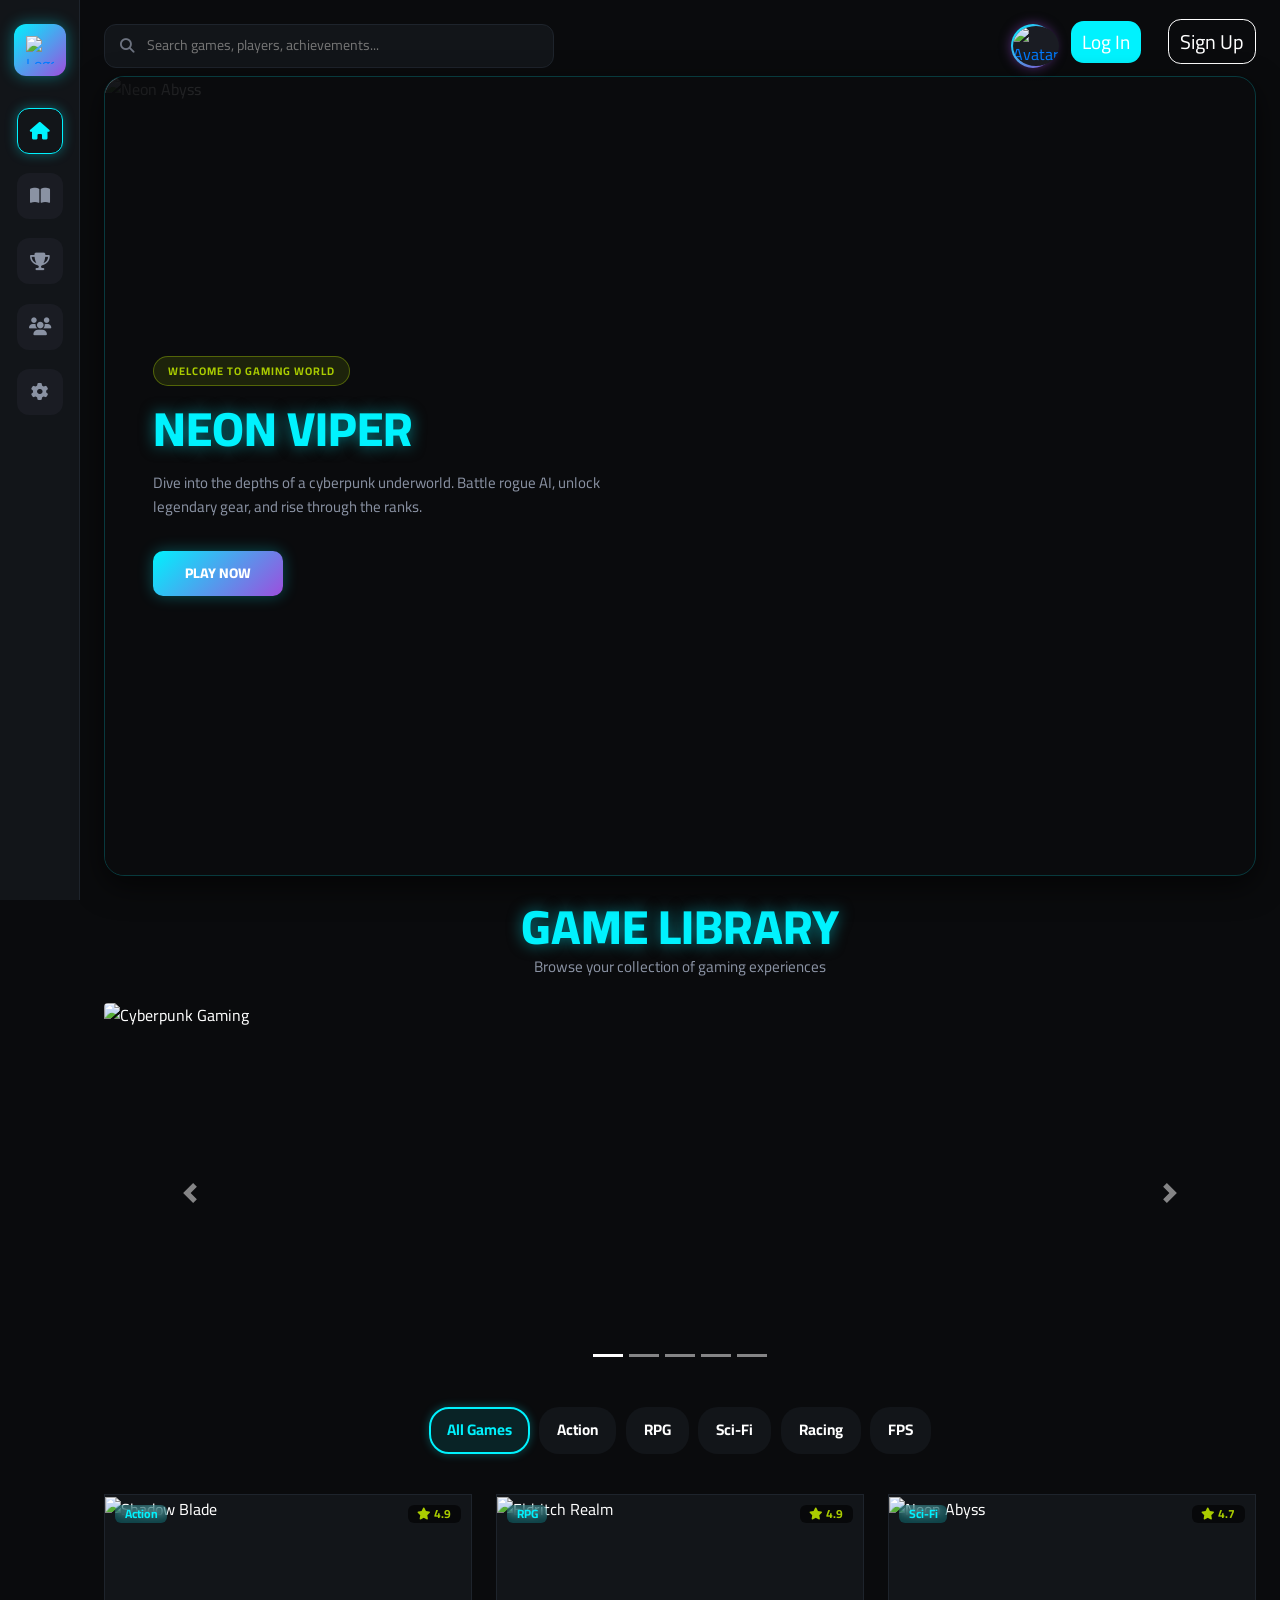
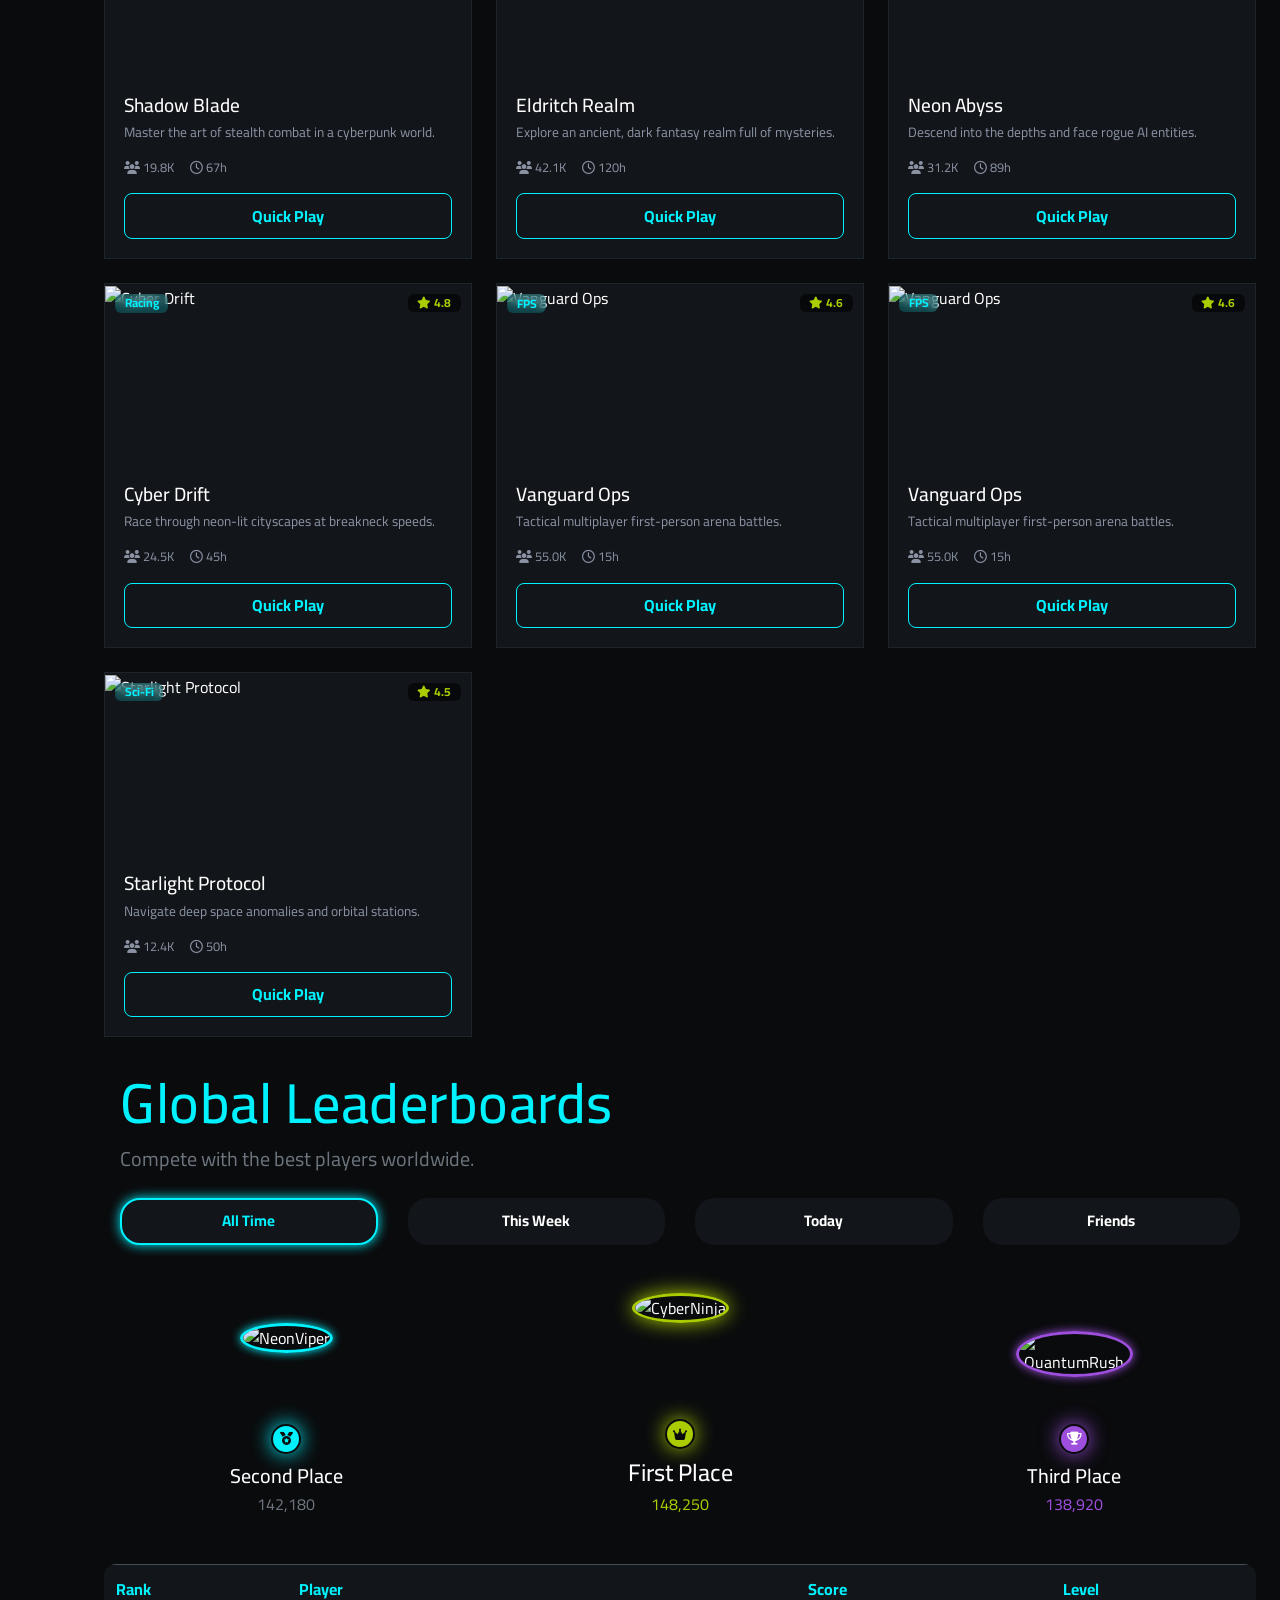
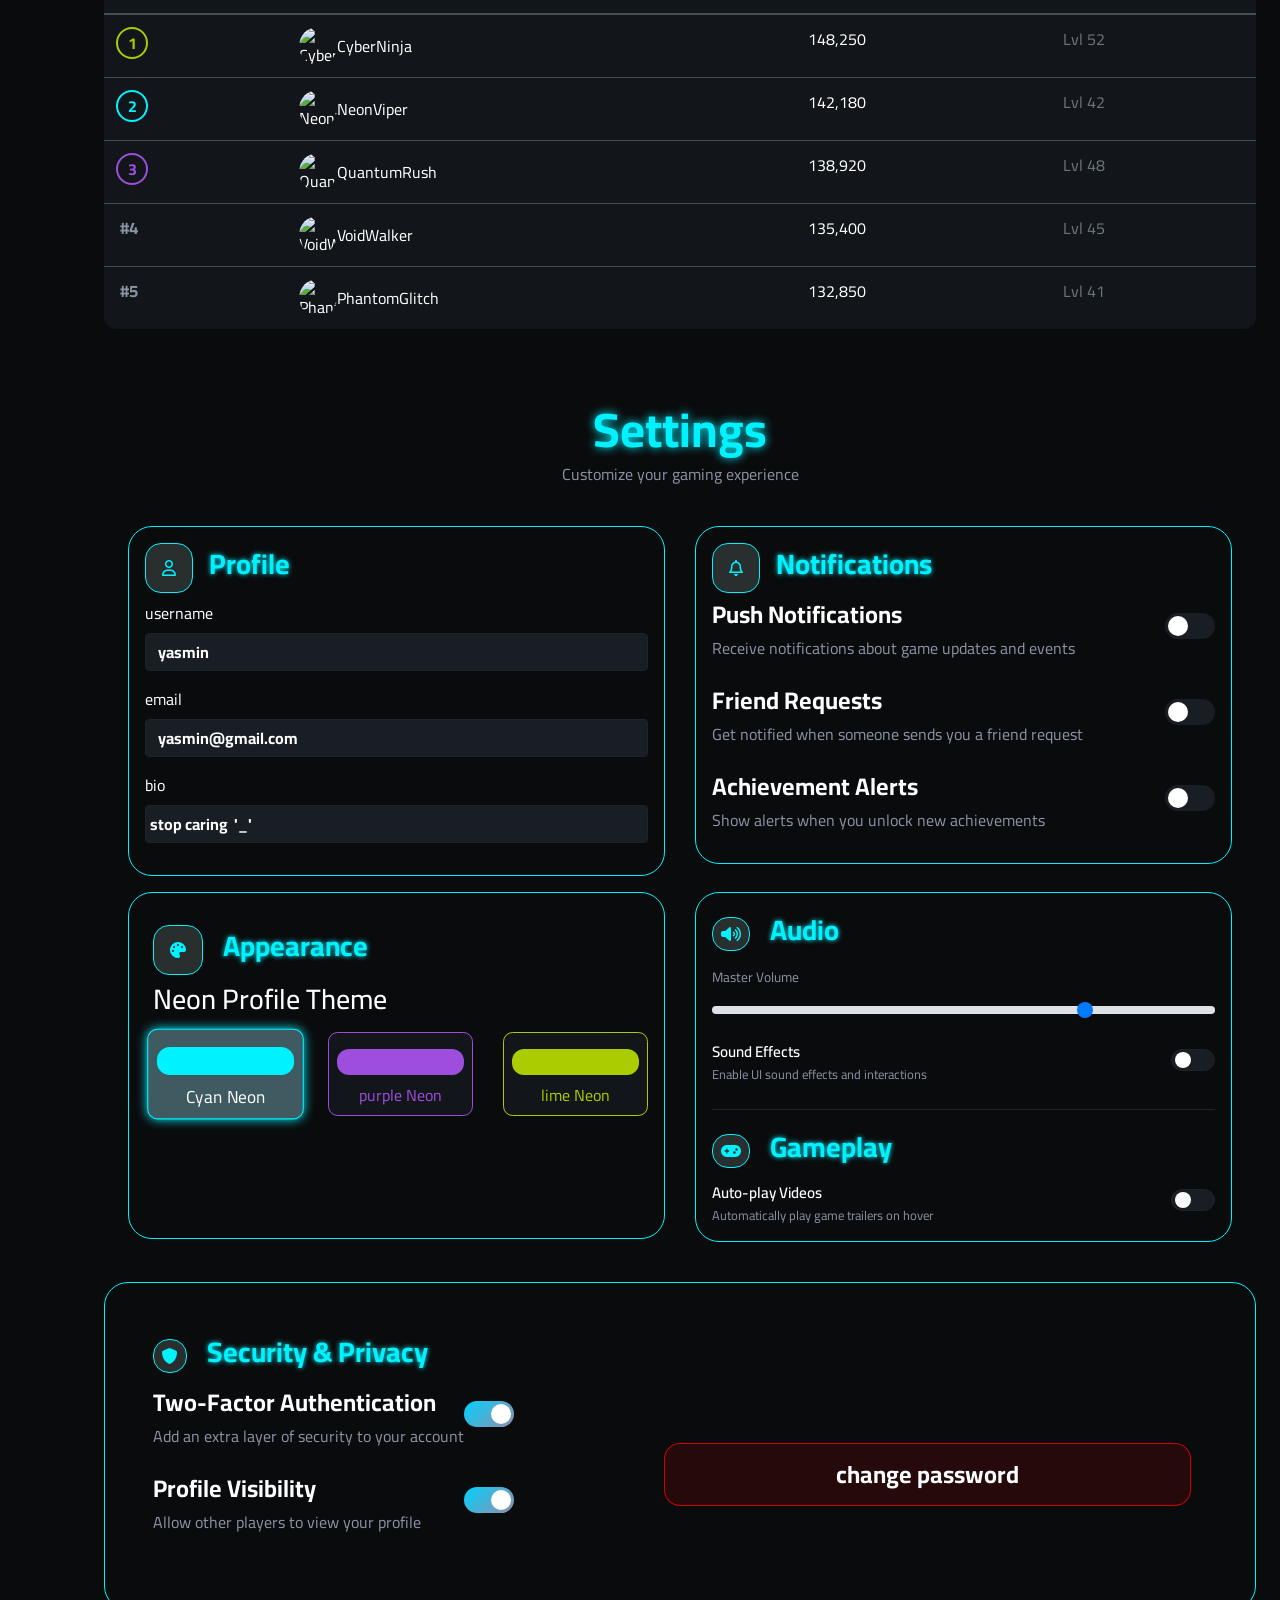
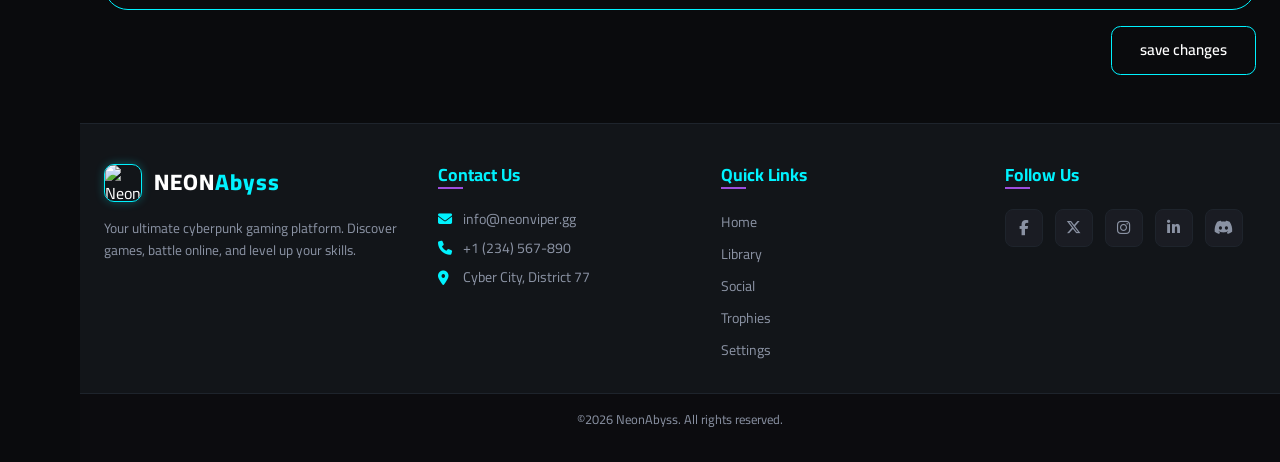
==== commit 43a76def: "Revert "SOME EDITING "RESPONSIVE ISSES"" This reverts commit e87d02011e3ce5dea4b6438a194b15ade193bb3" ====
--- a/index.html
+++ b/index.html
@@ -99,7 +99,7 @@
             Dive into the depths of a cyberpunk underworld. Battle rogue AI,
             unlock legendary gear, and rise through the ranks.
           </p>
-          <a href="library.html" class="play-btn text-decoration-none"
+          <a href="#library" class="play-btn text-decoration-none"
             >PLAY NOW</a
           >
         </div>
@@ -850,7 +850,7 @@
           <ul class="footer-links">
             <li><a href="#home">Home</a></li>
             <li><a href="#library">Library</a></li>
-            <li><a href="/profile.html">Social</a></li>
+            <li><a href="profile.html">Social</a></li>
             <li><a href="#trophies">Trophies</a></li>
             <li><a href="#setting">Settings</a></li>
           </ul>
--- a/css/setting.css
+++ b/css/setting.css
@@ -14,10 +14,10 @@
 /* themes  */
 .set-appearance{
   padding:2rem 1rem 7.6rem 1.5rem;
-}
-body.theme-main {
+}body.theme-main {
   --main-neon: var(--main-neon);
 }
+
 
 body.theme-purple {
   --main-neon: var(--purple-neon);
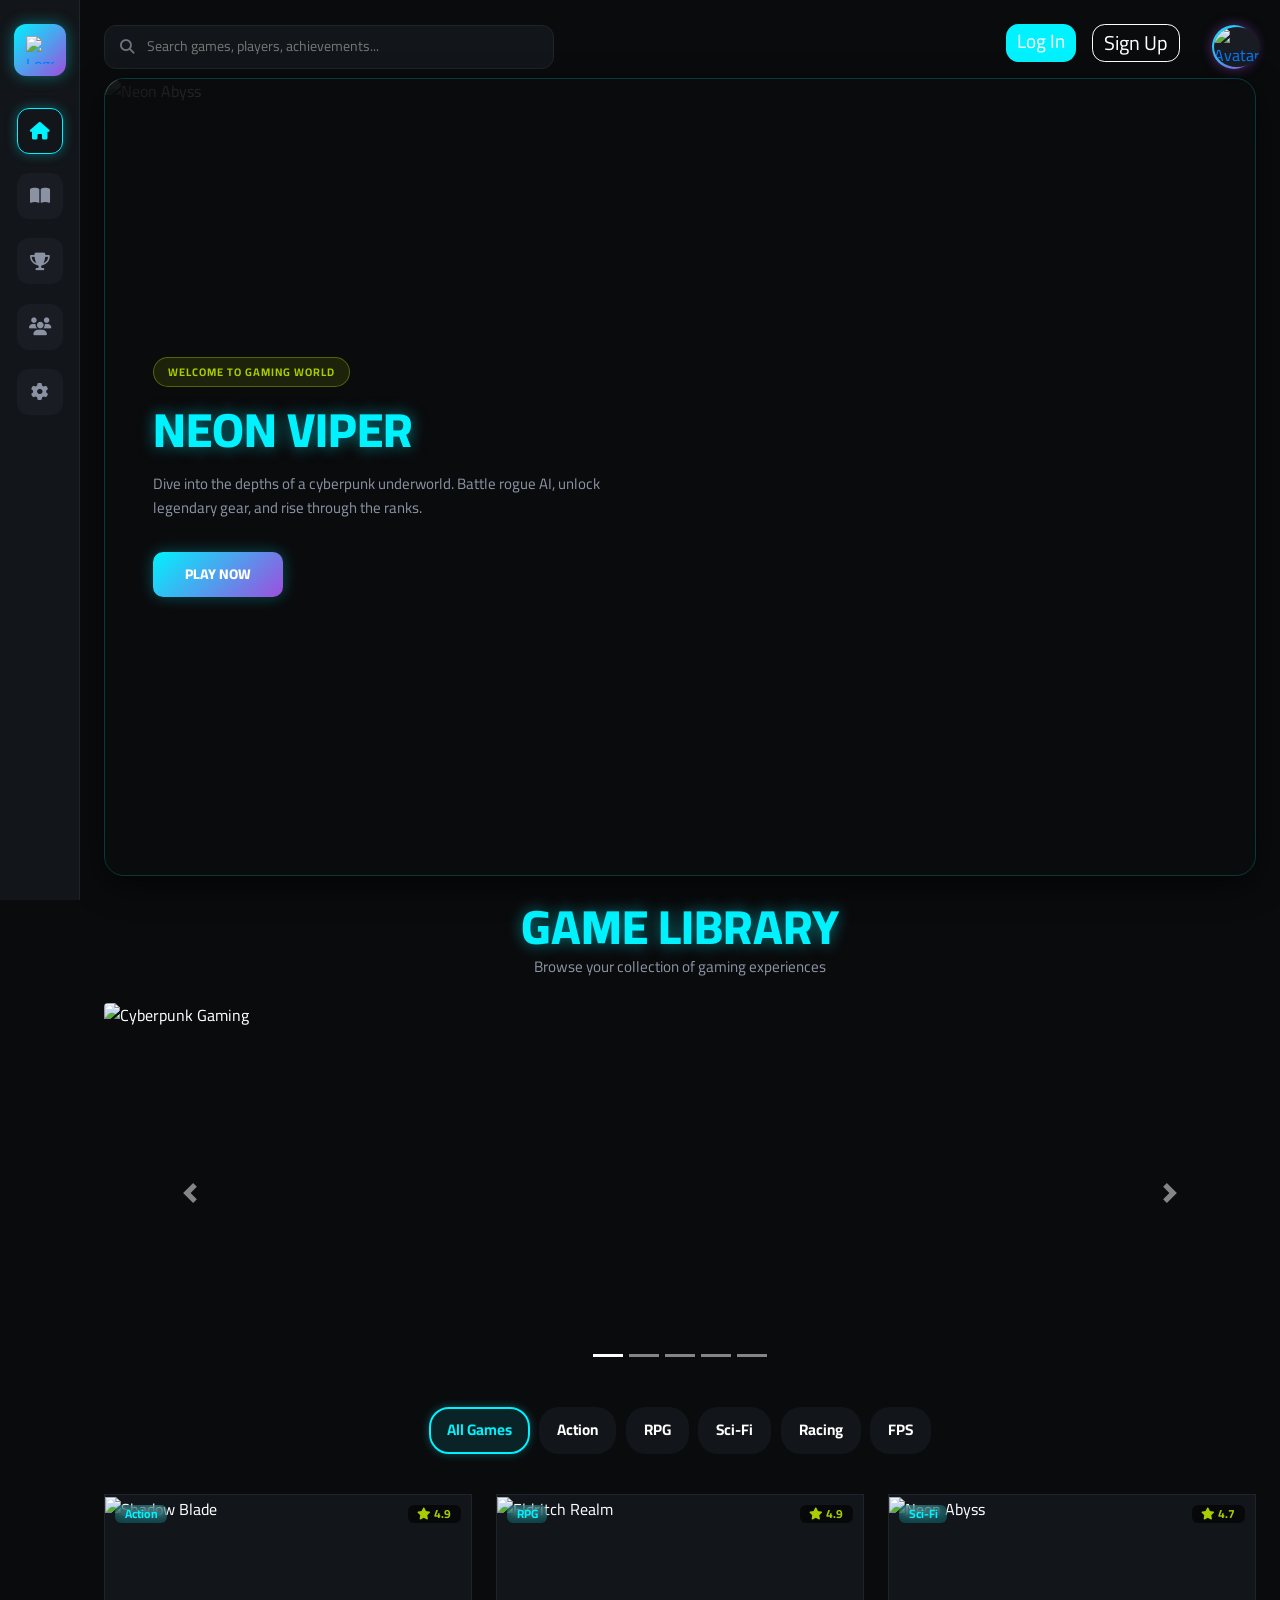
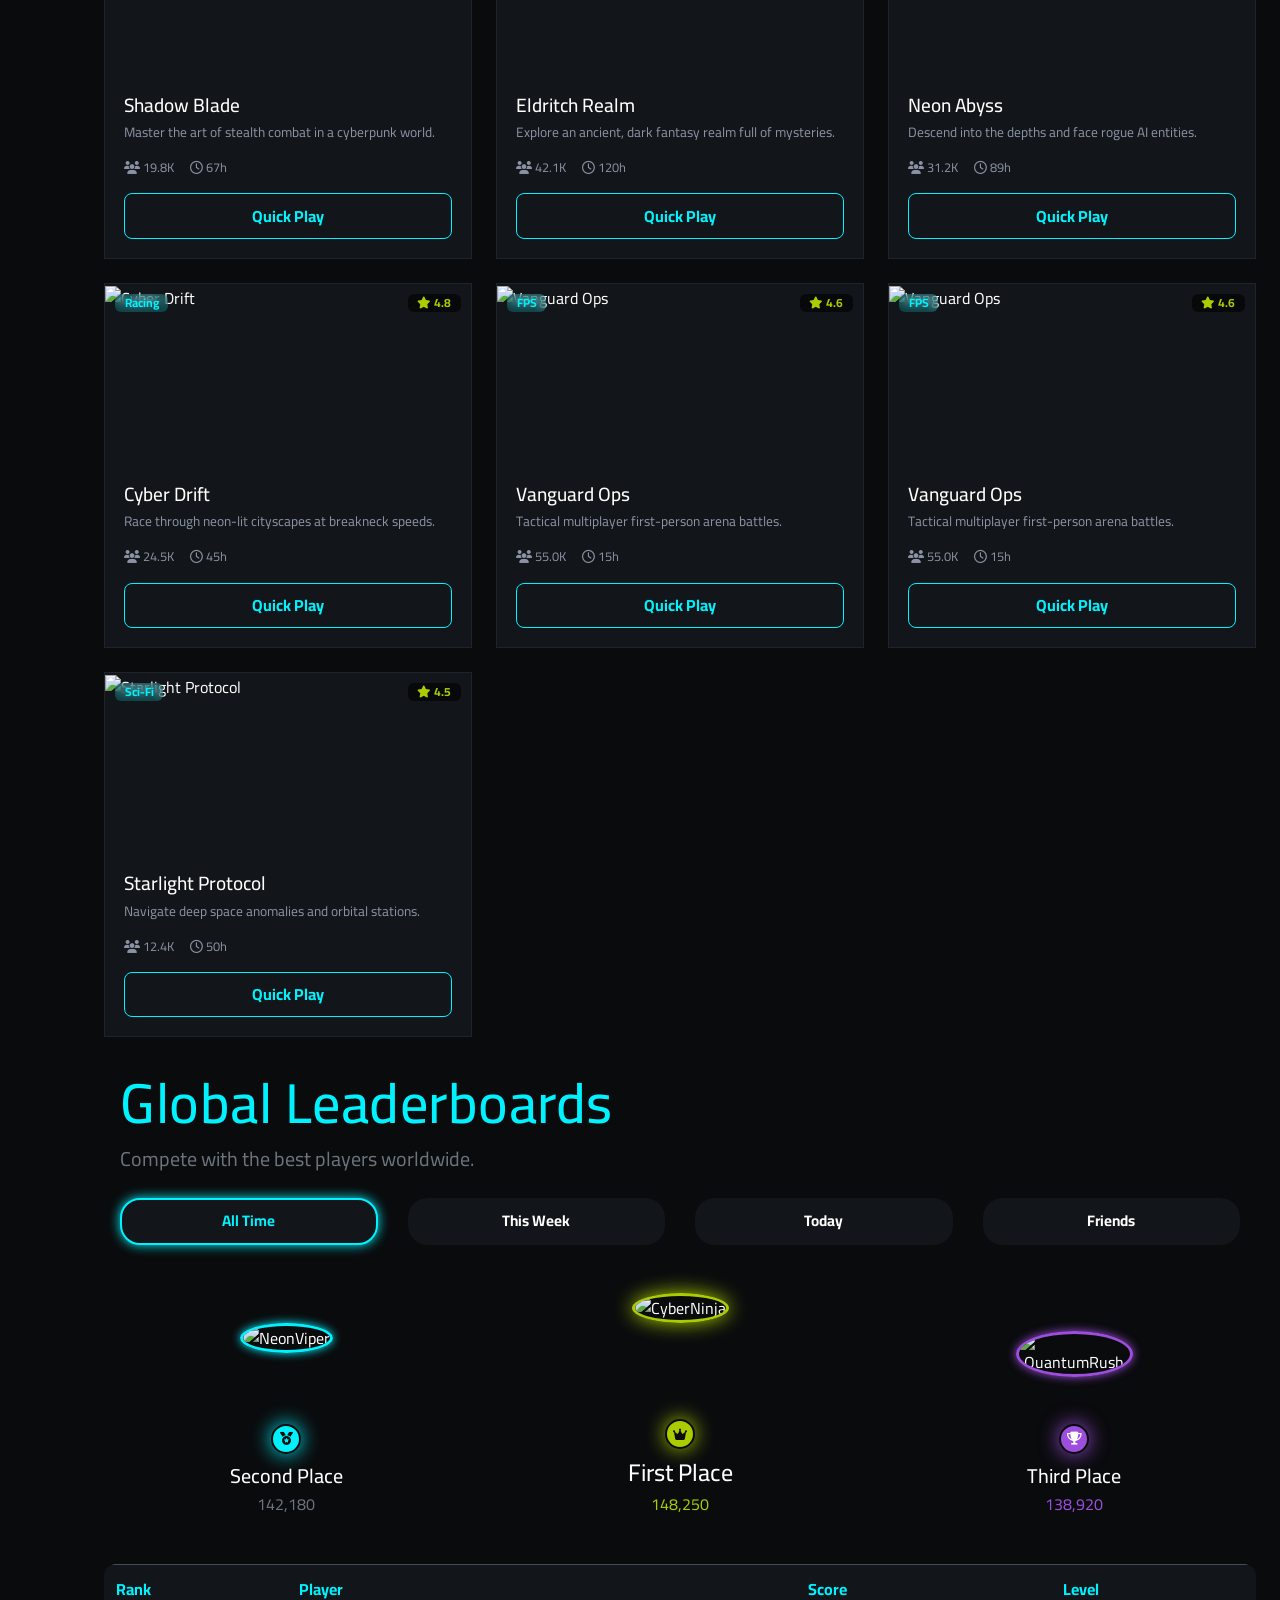
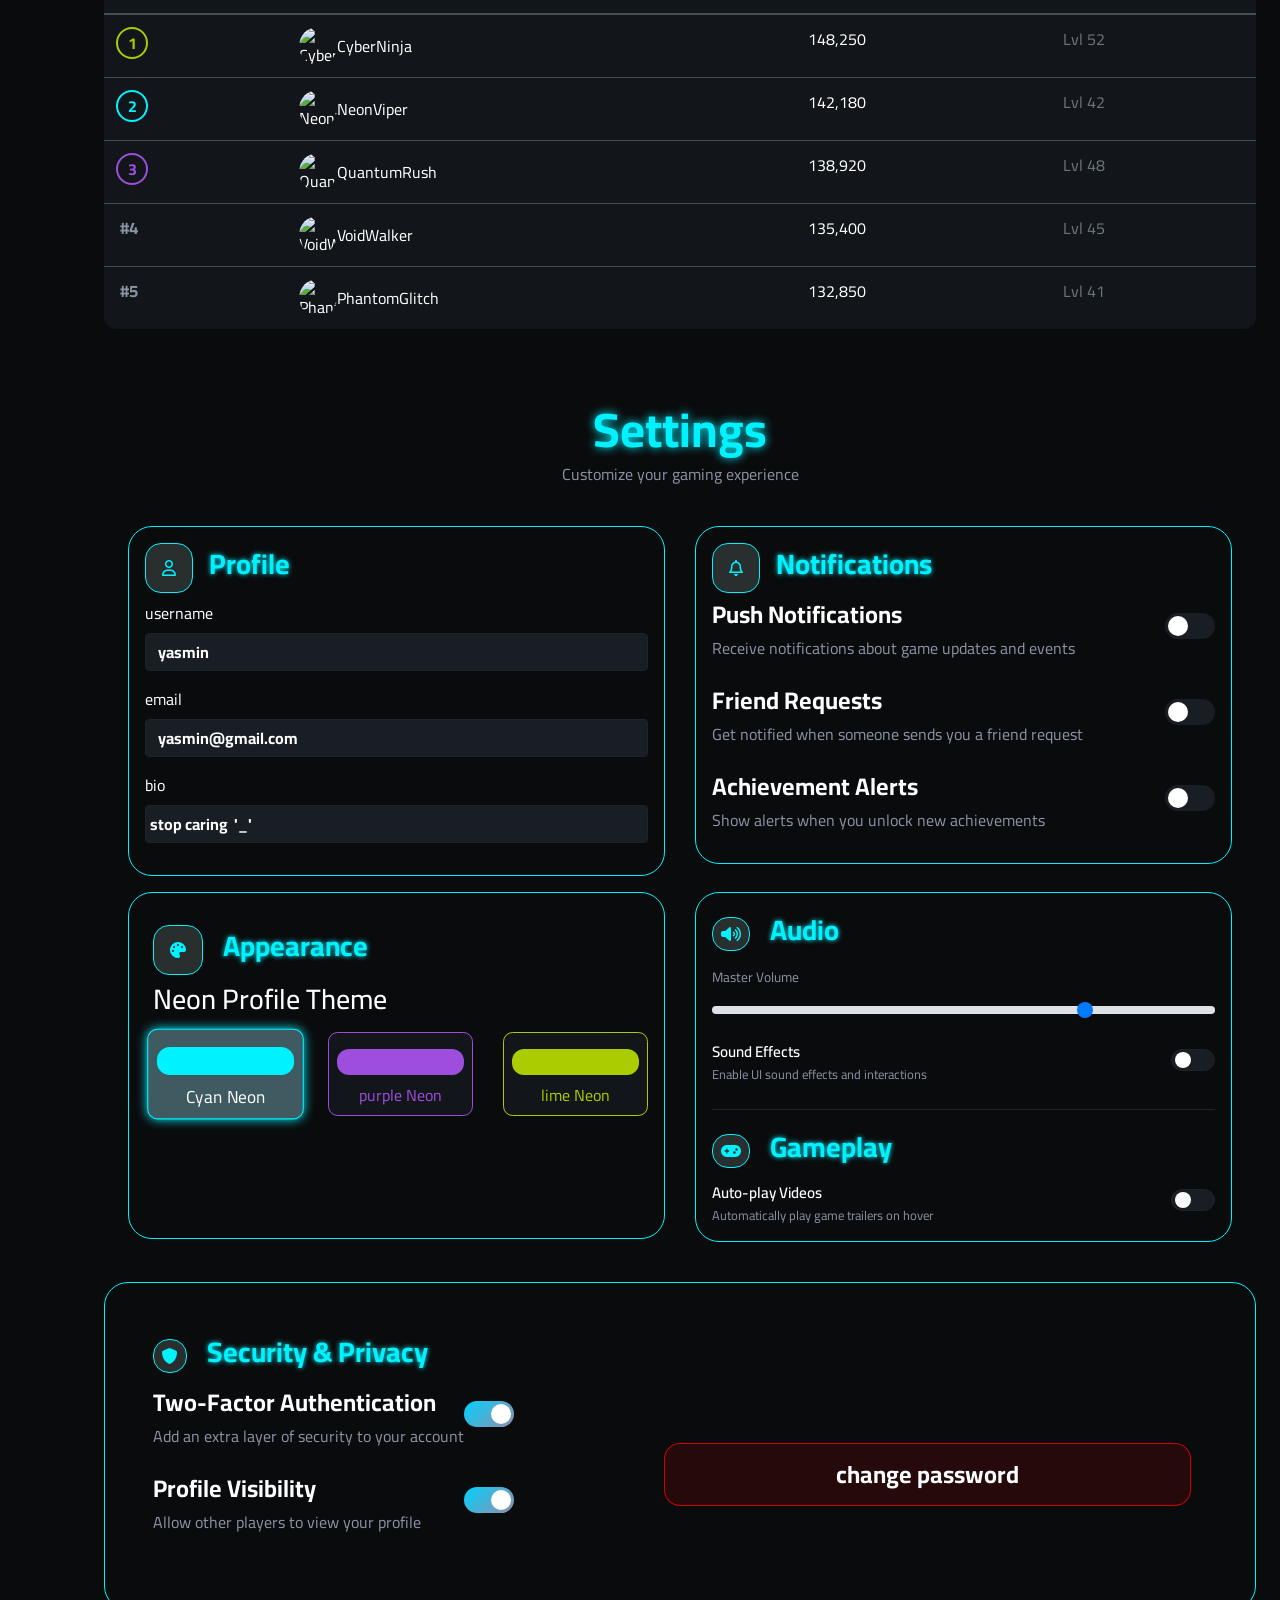
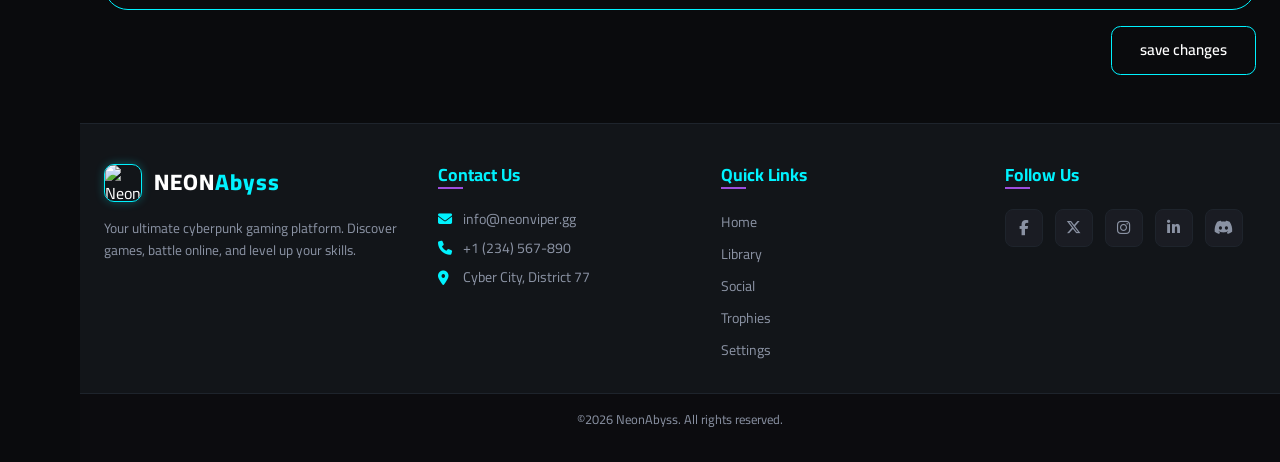
==== commit 98ea3c44: "solve bugs" ====
--- a/index.html
+++ b/index.html
@@ -70,21 +70,23 @@
         </div>
 
         <!-- User Profile Avatar (Boy Avatar) linking to Social -->
-        <div class="user-actions">
+        <div class="user-actions w-sm-100">
           
-          <a href="profile.html" class="avatar-link" data-tooltip="Social Profile">
+          
+
+          <div class="auth-bottom ">
+           <a href="login.html" class="btn-login">Log In</a>
+           <a href="signup.html" class="btn-signup">Sign Up</a>
+
+         </div>
+
+         <a href="profile.html" class="avatar-link d-block" data-tooltip="Social Profile">
             <img
               src="https://th.bing.com/th/id/OIP.NLh6c2gtouyYHCcQEjNgRQHaE7?r=0&o=7rm=3&rs=1&pid=ImgDetMain&o=7&rm=3"
               alt="Avatar"
               class="user-avatar"
             />
           </a>
-
-          <div class="auth-bottom ">
-           <a href="login.html" class="btn-login">Log In</a>
-           <a href="signup.html" class="btn-signup">Sign Up</a>
-
-         </div>
         </div>
       </div>
 
--- a/css/style.css
+++ b/css/style.css
@@ -145,6 +145,7 @@
 .top-bar {
   display: flex;
   justify-content: space-between;
+  flex-wrap: wrap;
   align-items: center;
   gap: 1rem;
   width: 100%;
@@ -186,6 +187,8 @@
 /* login,sign up btns  */
 .auth-bottom {
   margin-bottom: .5rem;
+  display: flex;
+  gap: 1rem;
 }
 .auth-bottom a{
   text-decoration: none;
@@ -196,19 +199,18 @@
     color: var(--text-main);
     padding: 3px 11px;
     border-radius: .8rem;
-    margin-right: 7px;
-    margin-left: 1rem;
+    display: inline-block;
+    
 
     
 }
 .btn-signup {
     border-radius: .8rem;
      color: var(--text-main);
-    margin-left: 16px;
     font-size: 20px;
     border: 1px solid var(--text-main);
     padding: 3px 11px;
-
+    display: inline-block;
 }
 
 /* User Actions & Avatar */
@@ -216,6 +218,7 @@
   display: flex;
   align-items: center;
   justify-content: space-between;
+  
 }
 
 .avatar-link {
@@ -351,6 +354,9 @@
     border-bottom: 1px solid var(--border-color);
     
   }
+  .user-actions{
+    width: 100%;
+  }
 .top-bar {
   margin-top:80px ;
 }
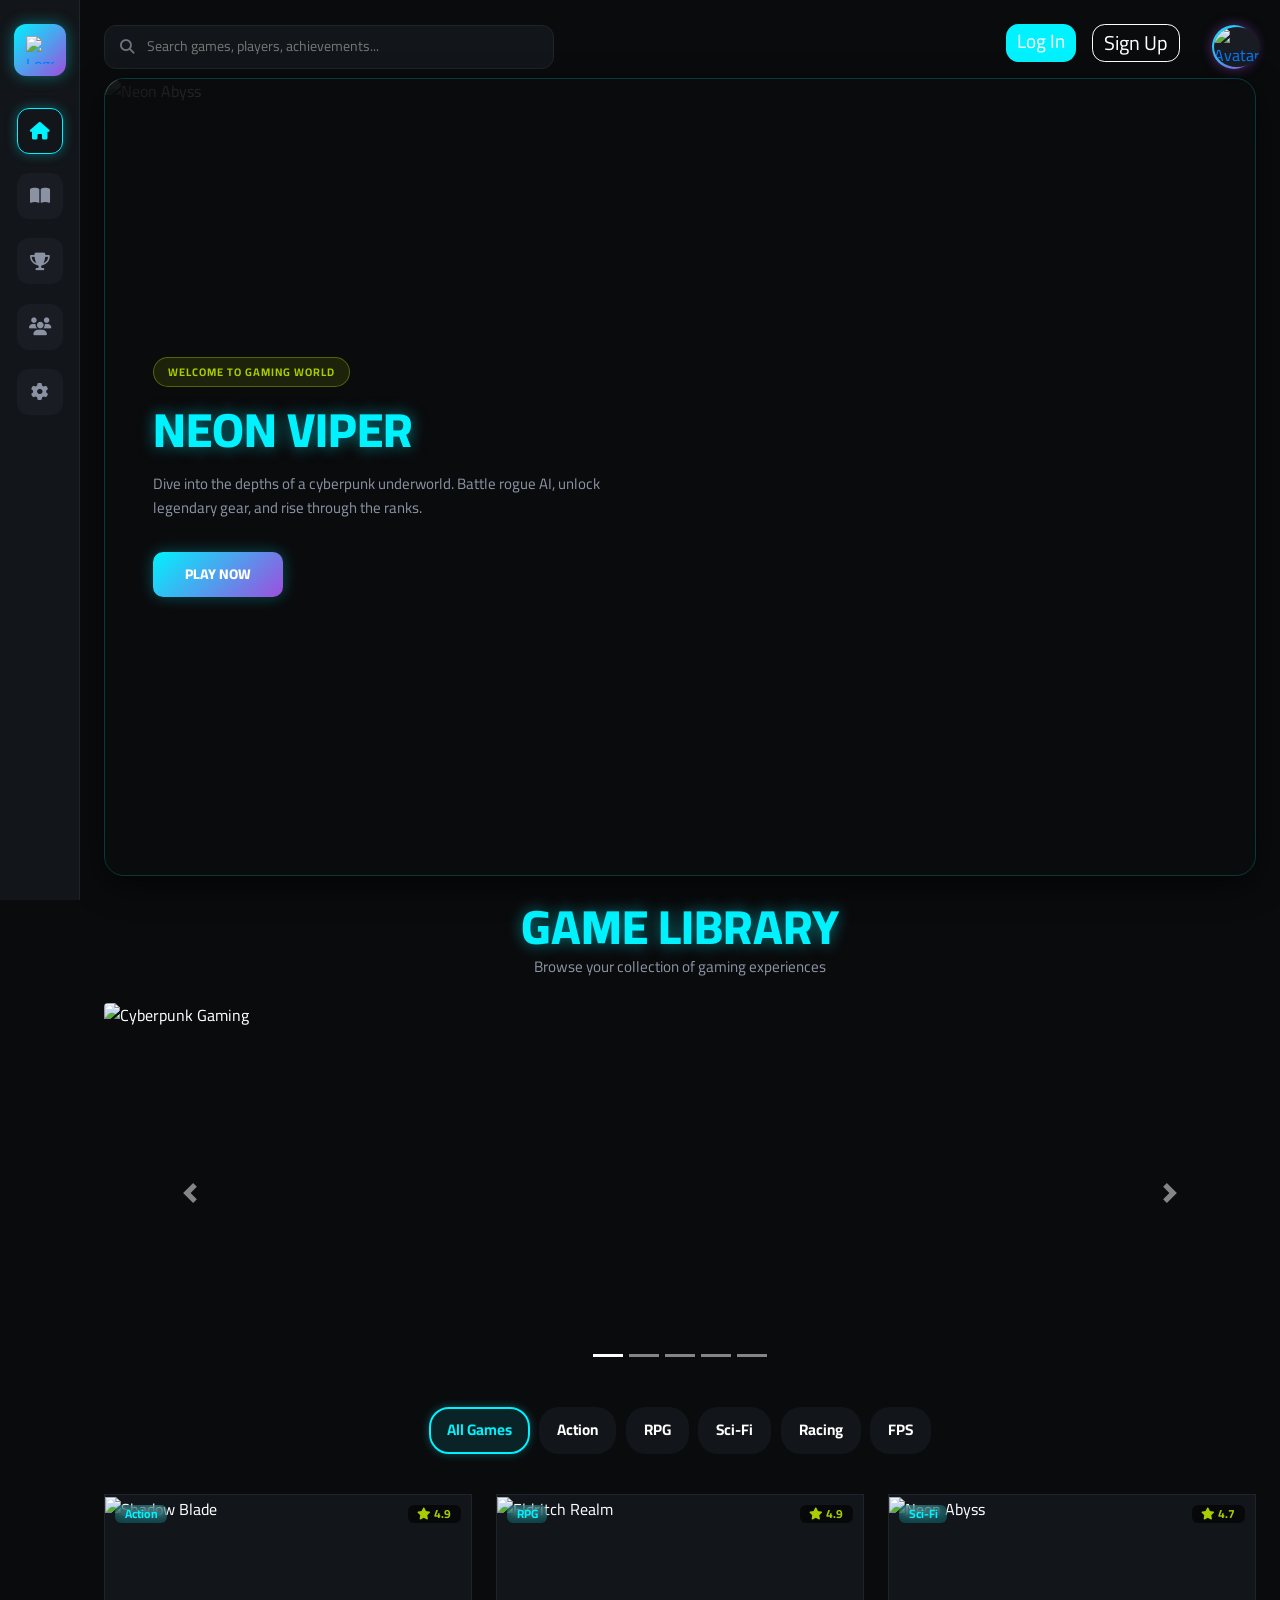
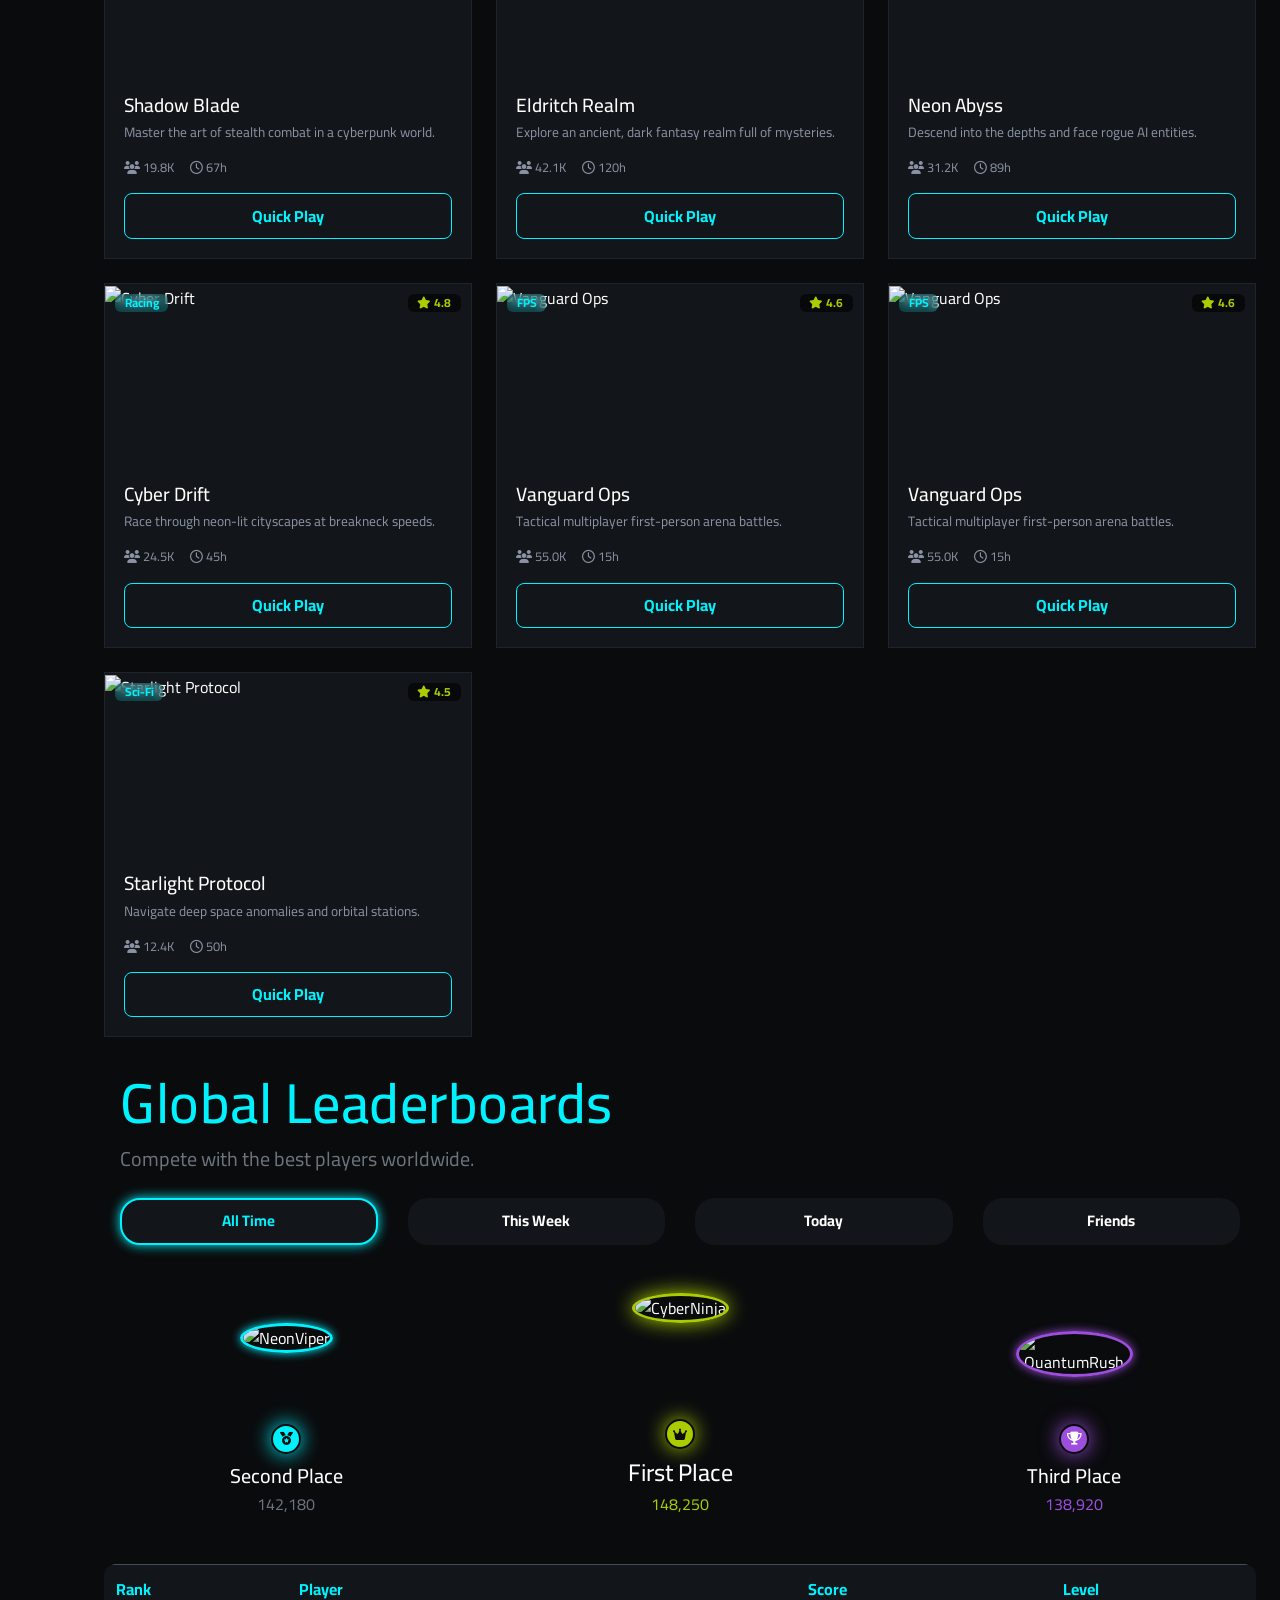
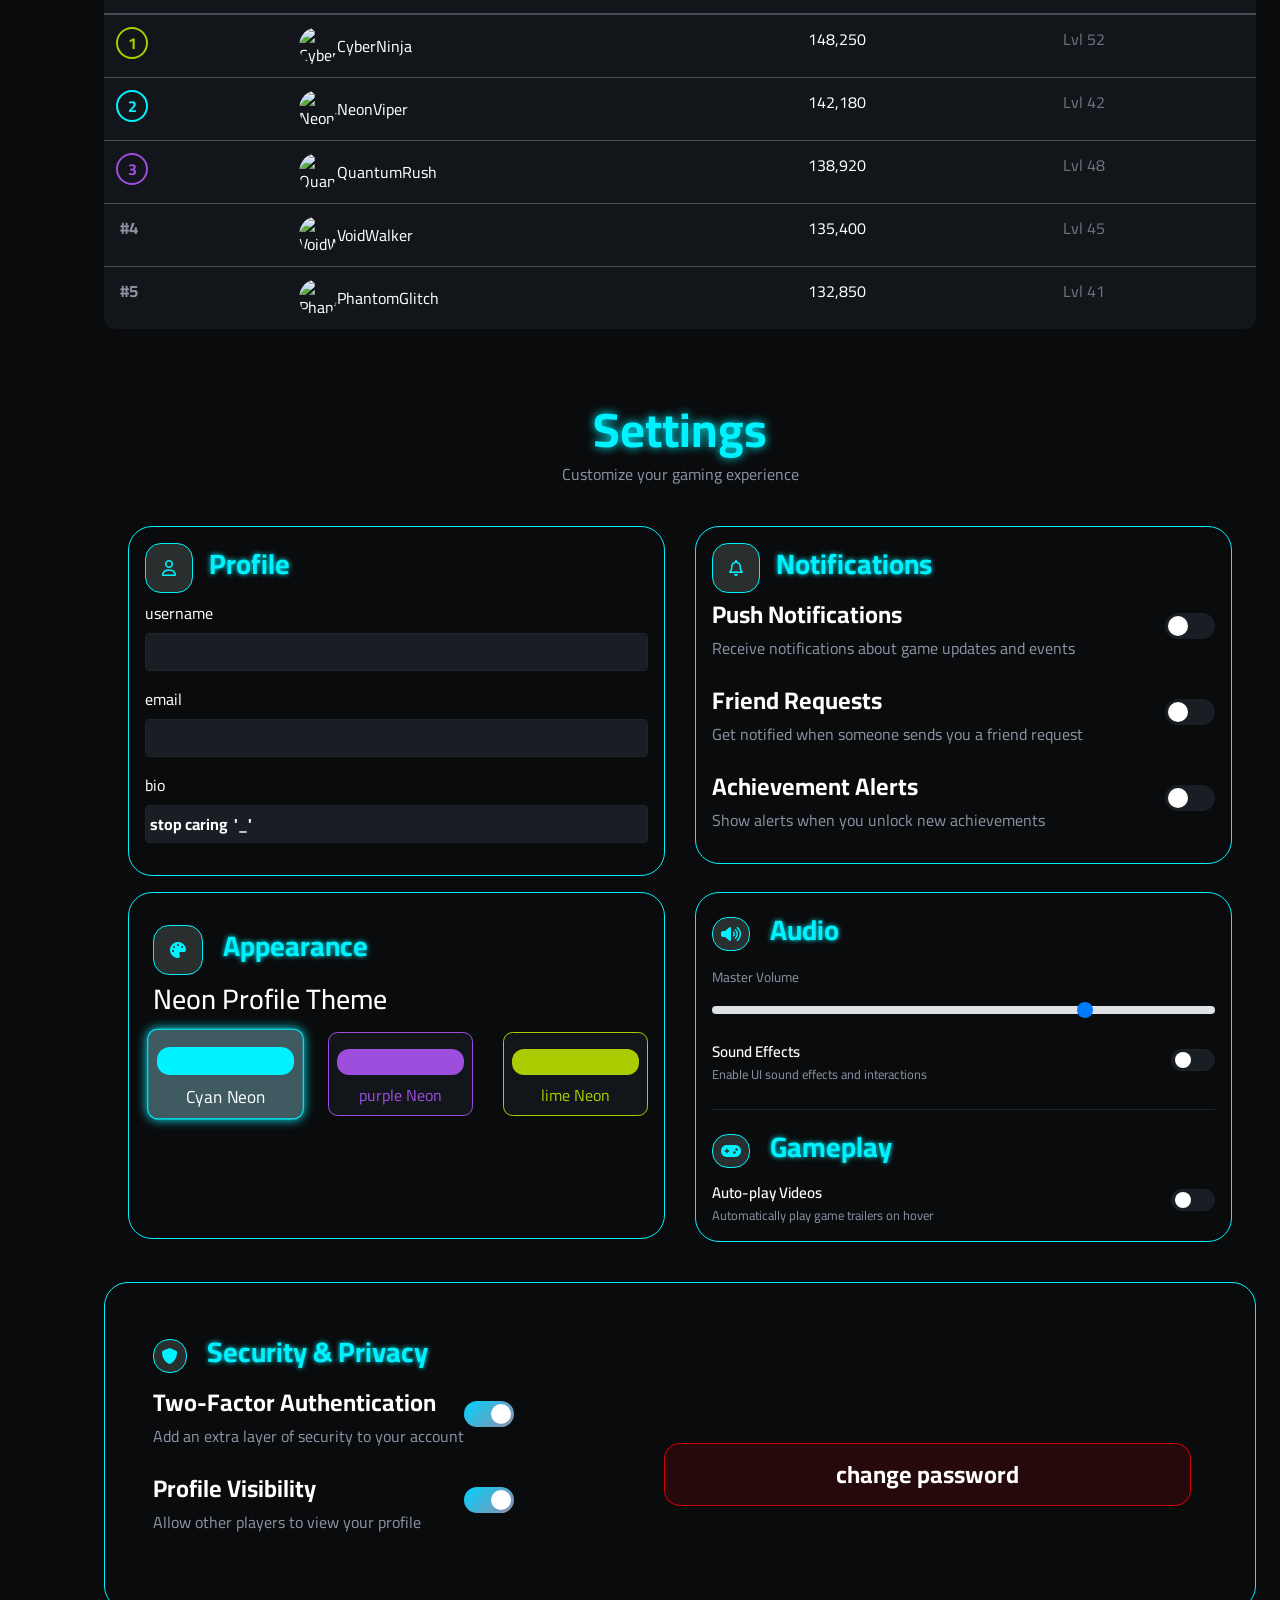
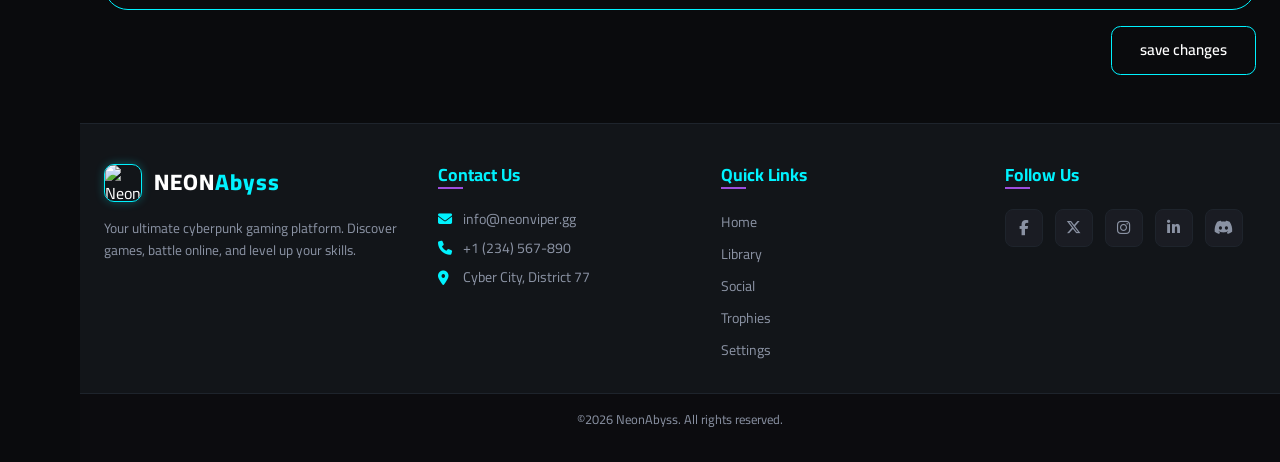
==== commit 846fa16f: "Remove default values from input fields Clear the default values for username and email fields." ====
--- a/index.html
+++ b/index.html
@@ -71,16 +71,16 @@
 
         <!-- User Profile Avatar (Boy Avatar) linking to Social -->
         <div class="user-actions w-sm-100">
-          
-          
-
-          <div class="auth-bottom ">
-           <a href="login.html" class="btn-login">Log In</a>
-           <a href="signup.html" class="btn-signup">Sign Up</a>
-
-         </div>
-
-         <a href="profile.html" class="avatar-link d-block" data-tooltip="Social Profile">
+          <div class="auth-bottom">
+            <a href="login.html" class="btn-login">Log In</a>
+            <a href="signup.html" class="btn-signup">Sign Up</a>
+          </div>
+
+          <a
+            href="profile.html"
+            class="avatar-link d-block"
+            data-tooltip="Social Profile"
+          >
             <img
               src="https://th.bing.com/th/id/OIP.NLh6c2gtouyYHCcQEjNgRQHaE7?r=0&o=7rm=3&rs=1&pid=ImgDetMain&o=7&rm=3"
               alt="Avatar"
@@ -101,9 +101,7 @@
             Dive into the depths of a cyberpunk underworld. Battle rogue AI,
             unlock legendary gear, and rise through the ranks.
           </p>
-          <a href="#library" class="play-btn text-decoration-none"
-            >PLAY NOW</a
-          >
+          <a href="#library" class="play-btn text-decoration-none">PLAY NOW</a>
         </div>
       </div>
     </main>
@@ -391,182 +389,205 @@
     <!------ Start of LeadersBoards Page ----->
 
     <!-- Container for Leaderboard Section -->
-     <section class="leaderboard-container" id="trophies">
-<div class="container-fluid leaderboard-section  ">
-     <!-- Header Content -->
-<div class="header-content mb-4">
-            <h1 class="main-title fw-bold  mb-2 gradient-text">Global Leaderboards
-            </h1>
-            <p class="subtitle text-secondary mb-0">
-             Compete with the best players worldwide.
-            </p>
-        </div>
-
-    <!-- Filter Buttons -->
-<div class="classes row g-2 g-md-3 mb-5">
-    <div class="col-3">
-        <button class="filter-btn active w-100" onclick="changeRanking('alltime')">
-            All Time
-        </button>
-        
-    </div>
-    <div class="col-3">
-        <button class="filter-btn w-100" onclick="changeRanking('weekly')">
-            This Week
-        </button>
-    </div>
-    <div class="col-3">
-        <button class="filter-btn w-100" onclick="changeRanking('today')">
-            Today
-        </button>
-    </div>
-    <div class="col-3">
-        <button class="filter-btn w-100" onclick="changeRanking('friends')">
-            Friends
-        </button>
-    </div>
-</div>
-
-<!-- Top 3 Players -->
-<div class="row align-items-end text-center mb-5 g-4">
-    
-    <!-- Second Place -->
-    <div class="col-4">
-        <div class="podium-card rank-2">
-            <div class="avatar-wrapper mx-auto mb-3">
-                <img src="https://i.pravatar.cc/150?img=11" alt="NeonViper" class="avatar-img">
+    <section class="leaderboard-container" id="trophies">
+      <div class="container-fluid leaderboard-section">
+        <!-- Header Content -->
+        <div class="header-content mb-4">
+          <h1 class="main-title fw-bold mb-2 gradient-text">
+            Global Leaderboards
+          </h1>
+          <p class="subtitle text-secondary mb-0">
+            Compete with the best players worldwide.
+          </p>
+        </div>
+
+        <!-- Filter Buttons -->
+        <div class="classes row g-2 g-md-3 mb-5">
+          <div class="col-3">
+            <button
+              class="filter-btn active w-100"
+              onclick="changeRanking('alltime')"
+            >
+              All Time
+            </button>
+          </div>
+          <div class="col-3">
+            <button class="filter-btn w-100" onclick="changeRanking('weekly')">
+              This Week
+            </button>
+          </div>
+          <div class="col-3">
+            <button class="filter-btn w-100" onclick="changeRanking('today')">
+              Today
+            </button>
+          </div>
+          <div class="col-3">
+            <button class="filter-btn w-100" onclick="changeRanking('friends')">
+              Friends
+            </button>
+          </div>
+        </div>
+
+        <!-- Top 3 Players -->
+        <div class="row align-items-end text-center mb-5 g-4">
+          <!-- Second Place -->
+          <div class="col-4">
+            <div class="podium-card rank-2">
+              <div class="avatar-wrapper mx-auto mb-3">
+                <img
+                  src="https://i.pravatar.cc/150?img=11"
+                  alt="NeonViper"
+                  class="avatar-img"
+                />
                 <div class="badge-icon medal-silver">
-                    <i class="fa-solid fa-medal"></i>
-                </div>
-            </div>
-            <h5 class="player-name fw-bold text-white mb-1">Second Place</h5>
-            <p class="player-score fw-bold text-secondary mb-0">142,180</p>
-        </div>
-    </div>
-
-    <!-- First Place -->
-    <div class="col-4">
-        <div class="podium-card rank-1">
-            <div class="avatar-wrapper mx-auto mb-3">
-                <img src="https://i.pravatar.cc/150?img=33" alt="CyberNinja" class="avatar-img">
+                  <i class="fa-solid fa-medal"></i>
+                </div>
+              </div>
+              <h5 class="player-name fw-bold text-white mb-1">Second Place</h5>
+              <p class="player-score fw-bold text-secondary mb-0">142,180</p>
+            </div>
+          </div>
+
+          <!-- First Place -->
+          <div class="col-4">
+            <div class="podium-card rank-1">
+              <div class="avatar-wrapper mx-auto mb-3">
+                <img
+                  src="https://i.pravatar.cc/150?img=33"
+                  alt="CyberNinja"
+                  class="avatar-img"
+                />
                 <div class="badge-icon crown-gold">
-                    <i class="fa-solid fa-crown"></i>
-                </div>
-            </div>
-            <h4 class="player-name fw-bold text-white mb-1">First Place</h4>
-            <p class="player-score fw-bold text-lime mb-0">148,250</p>
-        </div>
-    </div>
-
-    <!-- Third Place -->
-    <div class="col-4">
-        <div class="podium-card rank-3">
-            <div class="avatar-wrapper mx-auto mb-3">
-                <img src="https://i.pravatar.cc/150?img=60" alt="QuantumRush" class="avatar-img">
+                  <i class="fa-solid fa-crown"></i>
+                </div>
+              </div>
+              <h4 class="player-name fw-bold text-white mb-1">First Place</h4>
+              <p class="player-score fw-bold text-lime mb-0">148,250</p>
+            </div>
+          </div>
+
+          <!-- Third Place -->
+          <div class="col-4">
+            <div class="podium-card rank-3">
+              <div class="avatar-wrapper mx-auto mb-3">
+                <img
+                  src="https://i.pravatar.cc/150?img=60"
+                  alt="QuantumRush"
+                  class="avatar-img"
+                />
                 <div class="badge-icon trophy-bronze">
-                    <i class="fa-solid fa-trophy"></i>
-                </div>
-            </div>
-            <h5 class="player-name fw-bold text-white mb-1">Third Place</h5>
-            <p class="player-score fw-bold text-amber mb-0">138,920</p>
-        </div>
-    </div>
-
-</div>
-
-<div class="table-responsive my-4">
-    <table class="table table-dark table-hover align-middle custom-table">
-        <!-- table headers -->
-        <thead>
-            <tr class="text-cyan">
+                  <i class="fa-solid fa-trophy"></i>
+                </div>
+              </div>
+              <h5 class="player-name fw-bold text-white mb-1">Third Place</h5>
+              <p class="player-score fw-bold text-amber mb-0">138,920</p>
+            </div>
+          </div>
+        </div>
+
+        <div class="table-responsive my-4">
+          <table class="table table-dark table-hover align-middle custom-table">
+            <!-- table headers -->
+            <thead>
+              <tr class="text-cyan">
                 <th scope="col">Rank</th>
                 <th scope="col">Player</th>
                 <th scope="col">Score</th>
                 <th scope="col">Level</th>
-                
-            </tr>
-        </thead>
-        
-        <!-- Players Ranking-->
-        <tbody>
-            <!-- #1 -->
-            <tr>
+              </tr>
+            </thead>
+
+            <!-- Players Ranking-->
+            <tbody>
+              <!-- #1 -->
+              <tr>
                 <td><span class="rank-circle rank-1-bg">1</span></td>
                 <td>
-                    <div class="d-flex align-items-center gap-2">
-                        <img src="https://i.pravatar.cc/150?img=33" class="player-avatar" alt="CyberNinja">
-                        <span class="fw-bold text-white">CyberNinja</span>
-                    </div>
+                  <div class="d-flex align-items-center gap-2">
+                    <img
+                      src="https://i.pravatar.cc/150?img=33"
+                      class="player-avatar"
+                      alt="CyberNinja"
+                    />
+                    <span class="fw-bold text-white">CyberNinja</span>
+                  </div>
                 </td>
                 <td class="fw-bold text-white">148,250</td>
                 <td class="text-secondary">Lvl 52</td>
-                
-            </tr>
-
-            <!-- #2 -->
-            <tr>
+              </tr>
+
+              <!-- #2 -->
+              <tr>
                 <td><span class="rank-circle rank-2-bg">2</span></td>
                 <td>
-                    <div class="d-flex align-items-center gap-2">
-                        <img src="https://i.pravatar.cc/150?img=11" class="player-avatar" alt="NeonViper">
-                        <span class="fw-bold text-white">NeonViper</span>
-                    </div>
+                  <div class="d-flex align-items-center gap-2">
+                    <img
+                      src="https://i.pravatar.cc/150?img=11"
+                      class="player-avatar"
+                      alt="NeonViper"
+                    />
+                    <span class="fw-bold text-white">NeonViper</span>
+                  </div>
                 </td>
                 <td class="fw-bold text-white">142,180</td>
                 <td class="text-secondary">Lvl 42</td>
-                
-            </tr>
-            <!-- #3 -->
-            <tr>
+              </tr>
+              <!-- #3 -->
+              <tr>
                 <td><span class="rank-circle rank-3-bg">3</span></td>
                 <td>
-                    <div class="d-flex align-items-center gap-2">
-                        <img src="https://i.pravatar.cc/150?img=60" class="player-avatar" alt="QuantumRush">
-                        <span class="fw-bold text-white">QuantumRush</span>
-                    </div>
+                  <div class="d-flex align-items-center gap-2">
+                    <img
+                      src="https://i.pravatar.cc/150?img=60"
+                      class="player-avatar"
+                      alt="QuantumRush"
+                    />
+                    <span class="fw-bold text-white">QuantumRush</span>
+                  </div>
                 </td>
                 <td class="fw-bold text-white">138,920</td>
                 <td class="text-secondary">Lvl 48</td>
-                
-            </tr>
-
-            <!-- #4 -->
-            <tr>
+              </tr>
+
+              <!-- #4 -->
+              <tr>
                 <td><span class="rank-normal">#4</span></td>
                 <td>
-                    <div class="d-flex align-items-center gap-2">
-                        <img src="https://i.pravatar.cc/150?img=5" class="player-avatar" alt="VoidWalker">
-                        <span class="fw-bold text-white">VoidWalker</span>
-                    </div>
+                  <div class="d-flex align-items-center gap-2">
+                    <img
+                      src="https://i.pravatar.cc/150?img=5"
+                      class="player-avatar"
+                      alt="VoidWalker"
+                    />
+                    <span class="fw-bold text-white">VoidWalker</span>
+                  </div>
                 </td>
                 <td class="fw-bold text-white">135,400</td>
                 <td class="text-secondary">Lvl 45</td>
-                
-            </tr>
-
-            <!-- #5 -->
-            <tr>
+              </tr>
+
+              <!-- #5 -->
+              <tr>
                 <td><span class="rank-normal">#5</span></td>
                 <td>
-                    <div class="d-flex align-items-center gap-2">
-                        <img src="https://i.pravatar.cc/150?img=8" class="player-avatar" alt="PhantomGlitch">
-                        <span class="fw-bold text-white">PhantomGlitch</span>
-                    </div>
+                  <div class="d-flex align-items-center gap-2">
+                    <img
+                      src="https://i.pravatar.cc/150?img=8"
+                      class="player-avatar"
+                      alt="PhantomGlitch"
+                    />
+                    <span class="fw-bold text-white">PhantomGlitch</span>
+                  </div>
                 </td>
                 <td class="fw-bold text-white">132,850</td>
                 <td class="text-secondary">Lvl 41</td>
-                
-            </tr>
-        </tbody>
-    </table>
-</div>
-</div>
-     </section>
+              </tr>
+            </tbody>
+          </table>
+        </div>
+      </div>
+    </section>
     <!------ End of LeadersBoards Page ------>
-    
-
-   
-          
 
     <!-- ---------------start of settings ------------ -->
     <section id="setting" class="setting-container">
@@ -589,7 +610,7 @@
                 <input
                   type="text"
                   class="form-control"
-                  value="yasmin"
+                  value=""
                   id="userName"
                 />
               </div>
@@ -599,7 +620,7 @@
                 <input
                   type="email"
                   class="form-control"
-                  value="yasmin@gmail.com"
+                  value=""
                   id="email"
                 />
               </div>
@@ -615,7 +636,7 @@
             </div>
           </div>
           <!-- notification  -->
-          <div class="col-12 col-md-6 mb-3 ">
+          <div class="col-12 col-md-6 mb-3">
             <div class="set-notification p-3 pb-sm-1">
               <div class="setting-profile-header mb-2">
                 <i class="fa-regular fa-bell setting-profile-icon p-3"></i
@@ -639,7 +660,7 @@
                   <p>Get notified when someone sends you a friend request</p>
                 </div>
                 <label class="toggle-switch">
-                  <input type="checkbox" id="friendReq"  />
+                  <input type="checkbox" id="friendReq" />
                   <span class="slider"></span>
                 </label>
               </div>
@@ -650,7 +671,7 @@
                   <p>Show alerts when you unlock new achievements</p>
                 </div>
                 <label class="toggle-switch">
-                  <input type="checkbox" id="achieveAlerts"  />
+                  <input type="checkbox" id="achieveAlerts" />
                   <span class="slider"></span>
                 </label>
               </div>
@@ -735,14 +756,13 @@
                   </p>
                 </div>
                 <label class="custom-switch-audio">
-                  <input type="checkbox"  />
-                  <span class="slider-audio  round-audio"></span>
+                  <input type="checkbox" />
+                  <span class="slider-audio round-audio"></span>
                 </label>
               </div>
 
               <hr class="setting-divider my-3" />
 
-             
               <div class="setting-profile-header mb-3">
                 <i
                   class="fa-solid fa-gamepad setting-profile-icon game-icon p-2 me-2"
@@ -750,7 +770,6 @@
                 <span class="style-seeting-heads">Gameplay</span>
               </div>
 
-              
               <div class="d-flex justify-content-between align-items-center">
                 <div>
                   <h6 class="setting-title mb-1">Auto-play Videos</h6>
@@ -758,7 +777,7 @@
                     Automatically play game trailers on hover
                   </p>
                 </div>
-                
+
                 <label class="custom-switch-audio">
                   <input type="checkbox" id="autoPlay" />
                   <span class="slider-audio round-audio"></span>
@@ -772,18 +791,17 @@
       <!-- -------------------------------------- -->
       <!-- setting footer  -->
       <div class="setting-footer">
-        <div class=" container-fluid p-5 set-privacy w-100  ">
-          
-              <div class="setting-profile-header mb-3">
-                <i
-                  class="fa-solid fa-shield setting-profile-icon p-2 me-2"
-                ></i>
-                <span class="style-seeting-heads">Security & Privacy</span>
-              </div>
-
-              <div class="setting-item-container d-lg-flex justify-content-between align-items-center">
-                <div class="w-lg-50">
-                <div class="notification-item">
+        <div class="container-fluid p-5 set-privacy w-100">
+          <div class="setting-profile-header mb-3">
+            <i class="fa-solid fa-shield setting-profile-icon p-2 me-2"></i>
+            <span class="style-seeting-heads">Security & Privacy</span>
+          </div>
+
+          <div
+            class="setting-item-container d-lg-flex justify-content-between align-items-center"
+          >
+            <div class="w-lg-50">
+              <div class="notification-item">
                 <div class="notification-info">
                   <h5>Two-Factor Authentication</h5>
                   <p>Add an extra layer of security to your account</p>
@@ -804,11 +822,18 @@
                   <span class="slider"></span>
                 </label>
               </div>
-              </div>
-              <button type="button" class="change-pswd-btn" id="">change password</button>
-              </div>
-        </div>
-        <input type="button" value="save changes" class="save-btn  " id="saveBtn" />
+            </div>
+            <button type="button" class="change-pswd-btn" id="">
+              change password
+            </button>
+          </div>
+        </div>
+        <input
+          type="button"
+          value="save changes"
+          class="save-btn"
+          id="saveBtn"
+        />
       </div>
     </section>
     <!-- ---------------end of settings -------------- -->
--- a/css/style.css
+++ b/css/style.css
@@ -129,7 +129,6 @@
   }
 }
 
-
 /* ------------------ Main Content Layout ------------------ */
 .main-content {
   margin-left: 80px;
@@ -138,7 +137,7 @@
   padding: 1.5rem;
   display: flex;
   flex-direction: column;
-  gap: .5rem;
+  gap: 0.5rem;
 }
 
 /* Top Bar & Search Box */
@@ -186,31 +185,28 @@
 
 /* login,sign up btns  */
 .auth-bottom {
-  margin-bottom: .5rem;
+  margin-bottom: 0.5rem;
   display: flex;
   gap: 1rem;
 }
-.auth-bottom a{
+.auth-bottom a {
   text-decoration: none;
 }
 .btn-login {
-    font-size: 1.2rem;
-    background-color: var(--main-neon);
-    color: var(--text-main);
-    padding: 3px 11px;
-    border-radius: .8rem;
-    display: inline-block;
-    
-
-    
+  font-size: 1.2rem;
+  background-color: var(--main-neon);
+  color: var(--text-main);
+  padding: 3px 11px;
+  border-radius: 0.8rem;
+  display: inline-block;
 }
 .btn-signup {
-    border-radius: .8rem;
-     color: var(--text-main);
-    font-size: 20px;
-    border: 1px solid var(--text-main);
-    padding: 3px 11px;
-    display: inline-block;
+  border-radius: 0.8rem;
+  color: var(--text-main);
+  font-size: 20px;
+  border: 1px solid var(--text-main);
+  padding: 3px 11px;
+  display: inline-block;
 }
 
 /* User Actions & Avatar */
@@ -218,7 +214,6 @@
   display: flex;
   align-items: center;
   justify-content: space-between;
-  
 }
 
 .avatar-link {
@@ -231,7 +226,9 @@
   box-shadow: 0 0 12px rgba(157, 78, 221, 0.5);
   display: block;
   margin-left: 2rem;
-  transition:transform 0.3s ease,box-shadow 0.3s ease;
+  transition:
+    transform 0.3s ease,
+    box-shadow 0.3s ease;
 }
 
 .avatar-link:hover {
@@ -352,14 +349,14 @@
     padding: 0.8rem 1.5rem;
     border-right: none;
     border-bottom: 1px solid var(--border-color);
-    
-  }
-  .user-actions{
+  }
+  .user-actions {
     width: 100%;
   }
-.top-bar {
-  margin-top:80px ;
-}
+  .top-bar {
+    margin-top: 80px;
+    flex-wrap: nowrap;
+  }
   .logo {
     margin-bottom: 0;
     width: 40px;
@@ -370,7 +367,7 @@
     flex-direction: row;
     width: auto;
     gap: 0.5rem;
-    flex-wrap:wrap;
+    flex-wrap: wrap;
   }
 
   .nav-link {
--- a/css/setting.css
+++ b/css/setting.css
@@ -1,7 +1,7 @@
 :root {
   --bg-main: #0a0b0d;
   --bg-card: #121519;
-  --input-bg :#191e25;
+  --input-bg: #191e25;
   --border-color: #1e242c;
   --text-main: #ffffff;
   --text-muted: #8a92a3;
@@ -12,12 +12,12 @@
 }
 /* -------------------------------- */
 /* themes  */
-.set-appearance{
-  padding:2rem 1rem 7.6rem 1.5rem;
-}body.theme-main {
+.set-appearance {
+  padding: 2rem 1rem 7.6rem 1.5rem;
+}
+body.theme-main {
   --main-neon: var(--main-neon);
 }
-
 
 body.theme-purple {
   --main-neon: var(--purple-neon);
@@ -27,52 +27,59 @@
   --main-neon: var(--lime-neon);
 }
 /* ------------------  */
-.setting-container{
-    padding: 0 1.5rem 2rem calc(80px + 1.5rem);
-}
-.setting-header{
-    width: 100%;
-}
-.setting-header h2{
-    color: var(--main-neon);
-    font-size: 3rem;
-    margin-bottom: 0.2rem;
-    text-shadow: 0 0 10px var(--main-neon);
-   font-weight: bold;
-}
-
-.setting-header .setting-head-disc{
-    color: var(--text-muted);
+.setting-container {
+  padding: 0 1.5rem 2rem calc(80px + 1.5rem);
+}
+.setting-header {
+  width: 100%;
+}
+.setting-header h2 {
+  color: var(--main-neon);
+  font-size: 3rem;
+  margin-bottom: 0.2rem;
+  text-shadow: 0 0 10px var(--main-neon);
+  font-weight: bold;
+}
+
+.setting-header .setting-head-disc {
+  color: var(--text-muted);
 }
 /* profile  */
-.set-profile,.set-notification,.set-appearance,.set-audio,.set-privacy{
-    border: 1px solid var(--main-neon);
-    border-radius: 1.5rem;
-}
-.form-control, .form-control:hover,.form-control:focus{
-    background-color: var(--input-bg);
-    color: white;
-    font-weight: bold;
-    border: .5px var(--border-color) solid;
-}
-.form-control:focus{
-outline: var(--main-neon);
-}
-.form-control:hover,.form-control:focus{
-    box-shadow: 0 0 5px 1px var(--main-neon);
-}
-.setting-profile-icon{
-    border: 1px solid var(--main-neon);
-    border-radius: 1rem;
-    color: var(--main-neon);
-    background-color: rgb(41, 46, 46);
-    margin-right: 1rem ;
-}
-.style-seeting-heads{
-    color: var(--main-neon);
-    font-weight: bold;
-    text-shadow: 0 0 5px var(--main-neon);
-    font-size: 1.75rem;
+.set-profile,
+.set-notification,
+.set-appearance,
+.set-audio,
+.set-privacy {
+  border: 1px solid var(--main-neon);
+  border-radius: 1.5rem;
+}
+.form-control,
+.form-control:hover,
+.form-control:focus {
+  background-color: var(--input-bg);
+  color: white;
+  font-weight: bold;
+  border: 0.5px var(--border-color) solid;
+}
+.form-control:focus {
+  outline: var(--main-neon);
+}
+.form-control:hover,
+.form-control:focus {
+  box-shadow: 0 0 5px 1px var(--main-neon);
+}
+.setting-profile-icon {
+  border: 1px solid var(--main-neon);
+  border-radius: 1rem;
+  color: var(--main-neon);
+  background-color: rgb(41, 46, 46);
+  margin-right: 1rem;
+}
+.style-seeting-heads {
+  color: var(--main-neon);
+  font-weight: bold;
+  text-shadow: 0 0 5px var(--main-neon);
+  font-size: 1.75rem;
 }
 /* ----------------------------------------------------- */
 /* notification  */
@@ -84,7 +91,7 @@
 }
 
 .notification-info h5 {
-  margin-bottom:  6px ;
+  margin-bottom: 6px;
   font-size: 1.5rem;
   font-weight: bold;
 }
@@ -93,7 +100,6 @@
   margin: 0;
   color: var(--text-muted);
 }
-
 
 .toggle-switch {
   position: relative;
@@ -102,11 +108,9 @@
   height: 26px;
 }
 
-
 .toggle-switch input {
   display: none;
 }
-
 
 .slider {
   position: absolute;
@@ -120,7 +124,6 @@
   border-radius: 2.1rem;
 }
 
-
 .slider:before {
   position: absolute;
   content: "";
@@ -133,37 +136,35 @@
   border-radius: 50%;
 }
 
-
 input:checked + .slider {
   background: linear-gradient(135deg, #00d2ff, #928dab);
 }
 
-
 input:checked + .slider:before {
   transform: translateX(24px);
 }
 /* theme  */
-.theme-btn{ 
-  border-radius: .6rem;
+.theme-btn {
+  border-radius: 0.6rem;
   background-color: var(--bg-card);
   text-align: center;
   cursor: pointer;
   transition: all 0.3s ease;
 }
-.theme-btn-color{
+.theme-btn-color {
   background-color: var(--cyan-neon);
-  border-radius: .75rem;
-  padding: .8rem;
-  margin: .5rem 0;
-}
-.cyan-btn{
-   border: 1px solid var(--cyan-neon);
-}
-.purple-btn{
-   border: 1px solid var(--purple-neon);
-}
-.lime-btn{
-   border: 1px solid var(--lime-neon);
+  border-radius: 0.75rem;
+  padding: 0.8rem;
+  margin: 0.5rem 0;
+}
+.cyan-btn {
+  border: 1px solid var(--cyan-neon);
+}
+.purple-btn {
+  border: 1px solid var(--purple-neon);
+}
+.lime-btn {
+  border: 1px solid var(--lime-neon);
 }
 /* hover ,focus btn  */
 .cyan-btn:hover,
@@ -190,23 +191,23 @@
   transform: scale(1.08);
 }
 /* ----------------  */
-.theme-main-tit{
+.theme-main-tit {
   color: var(--cyan-neon);
 }
-.theme-purple-tit{
+.theme-purple-tit {
   color: var(--purple-neon);
 }
-.theme-lime-tit{
+.theme-lime-tit {
   color: var(--lime-neon);
 }
-.theme-main-color{
-background-color: var(--cyan-neon);
-}
-.theme-purple-color{
-background-color: var(--purple-neon);
-}
-.theme-lime-color{
-background-color: var(--lime-neon);
+.theme-main-color {
+  background-color: var(--cyan-neon);
+}
+.theme-purple-color {
+  background-color: var(--purple-neon);
+}
+.theme-lime-color {
+  background-color: var(--lime-neon);
 }
 /* ------------------------------------------------  */
 /* audio */
@@ -232,7 +233,7 @@
 }
 
 .game-icon {
-  color: var(--main-neon) ;
+  color: var(--main-neon);
 }
 
 /*  Range Slider */
@@ -252,7 +253,6 @@
   box-shadow: 0 0 10px var(--main-neon);
 }
 
-
 /*  Toggle Switch */
 .custom-switch-audio {
   position: relative;
@@ -315,35 +315,36 @@
 }
 /* ---------------------------------------- */
 /* privacy  */
-.set-privacy{
-  
-}
-.change-pswd-btn{
+
+.change-pswd-btn {
   width: 50%;
-   height: 7vh;
-   margin: 0 1rem;
-   outline: none;
-   border: 1px solid rgba(255, 0, 0, 0.766);
-   border-radius: 1rem;
-   background-color: rgba(255, 0, 0, 0.116);
-   color: white;
-   font-weight: bold;
-   font-size: 1.5rem;
-   transition: all 0.3s ease;
-}
-.change-pswd-btn:hover{
+  height: 7vh;
+  margin: 0 1rem;
+  outline: none;
+  border: 1px solid rgba(255, 0, 0, 0.766);
+  border-radius: 1rem;
+  background-color: rgba(255, 0, 0, 0.116);
+  color: white;
+  font-weight: bold;
+  font-size: 1.5rem;
+  transition: all 0.3s ease;
+}
+.change-pswd-btn:hover {
   transform: scale(1.01);
-
 }
 /* ---------------------------------------- */
 /* setting button  */
 .setting-footer {
- display: flex;
- flex-direction: column;
- align-items: end;
+  display: flex;
+  flex-direction: column;
+  align-items: end;
 }
 .save-btn {
-  background-color: linear-gradient(45deg,var(--main-neon), var(--purple-neon));
+  background-color: linear-gradient(
+    45deg,
+    var(--main-neon),
+    var(--purple-neon)
+  );
   color: var(--text-main);
   font-weight: 600;
   font-size: 0.95rem;
@@ -352,10 +353,9 @@
   border-radius: 0.6rem;
   cursor: pointer;
   outline: none;
-  margin:1rem 0;
-  transition: all 0.3s ease;
-}
-
+  margin: 1rem 0;
+  transition: all 0.3s ease;
+}
 
 .save-btn:hover,
 .save-btn:focus {
@@ -373,10 +373,10 @@
   .setting-container {
     padding: 1rem;
   }
-  .change-pswd-btn{
+  .change-pswd-btn {
     width: 200px;
   }
-  .toggle-switch{
-    width:70px ;
+  .toggle-switch {
+    width: 70px;
   }
-}+}
--- a/css/leadersBoardsPage.css
+++ b/css/leadersBoardsPage.css
@@ -260,7 +260,7 @@
 /* Adjust padding for tablet screens */
 @media (max-width: 991px) {
   .leaderboard-section {
-    padding: 1rem  .1rem;
+    padding: 1rem 0.1rem;
   }
 }
 
@@ -272,7 +272,7 @@
   .main-title {
     font-size: 2.2rem;
   }
-  
+
   .subtitle {
     font-size: 1rem;
   }
@@ -281,12 +281,12 @@
     width: 100px;
     height: 100px;
   }
-  
+
   .rank-2 .avatar-wrapper {
     width: 85px;
     height: 85px;
   }
-  
+
   .rank-3 .avatar-wrapper {
     width: 80px;
     height: 80px;
